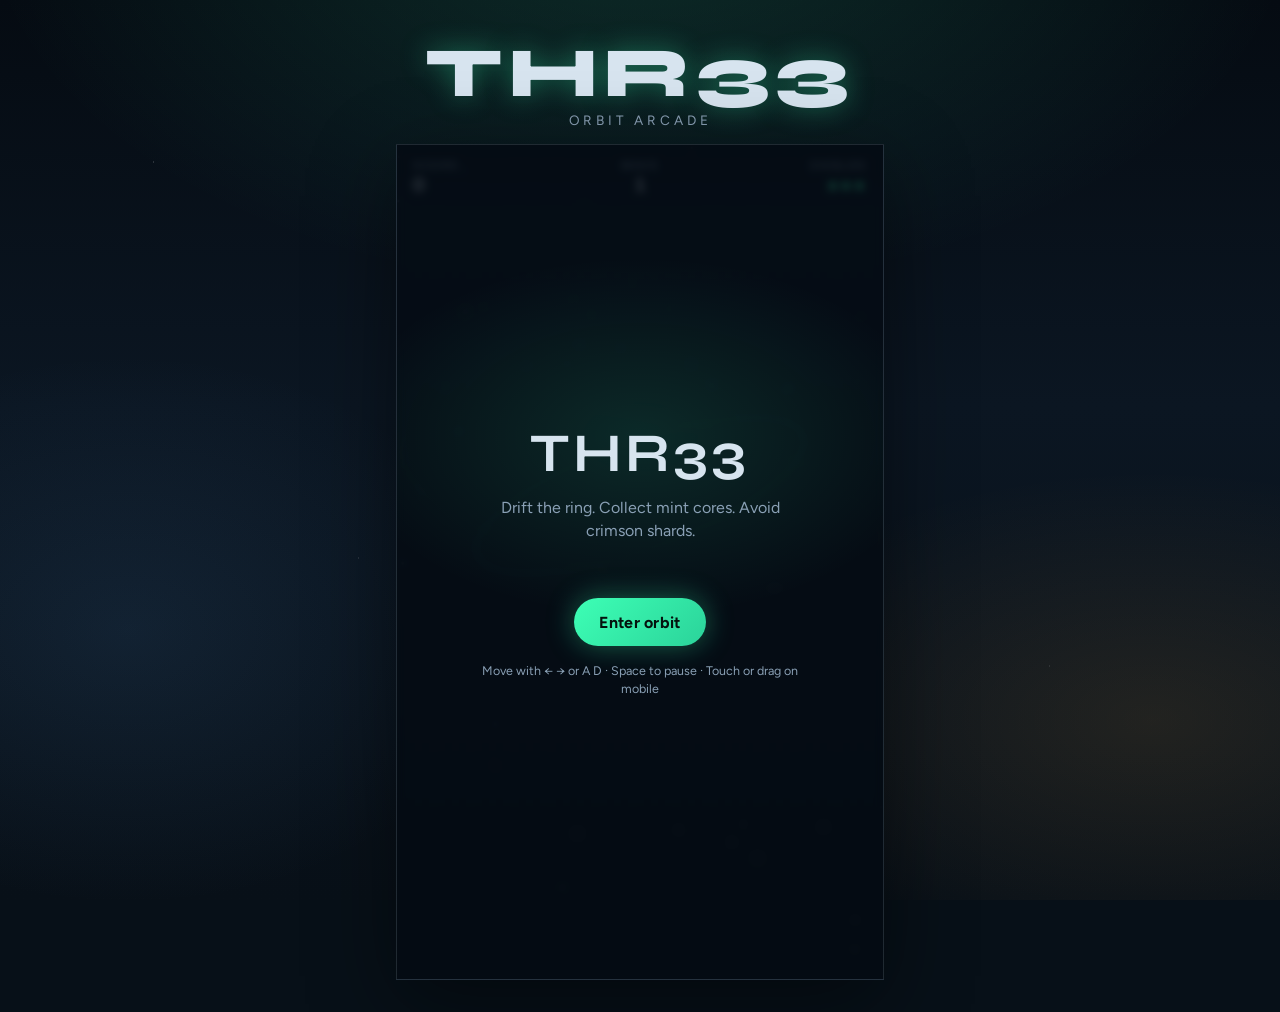
==== game/index.html @ 4f9c7914 "Add THR33 browser arcade game Introduce a self-contained orbit arcade game under game/ with canvas g" ====
<!DOCTYPE html>
<html lang="en">
  <head>
    <meta charset="UTF-8" />
    <meta name="viewport" content="width=device-width, initial-scale=1, viewport-fit=cover" />
    <title>THR33 — Orbit Arcade</title>
    <meta name="description" content="THR33 is a fast orbit arcade game. Weave, collect, and survive." />
    <link rel="preconnect" href="https://fonts.googleapis.com" />
    <link rel="preconnect" href="https://fonts.gstatic.com" crossorigin />
    <link
      href="https://fonts.googleapis.com/css2?family=Figtree:wght@400;600;700&family=Syne:wght@700;800&display=swap"
      rel="stylesheet"
    />
    <link rel="stylesheet" href="styles.css" />
  </head>
  <body>
    <div class="atmosphere" aria-hidden="true"></div>
    <main class="shell">
      <header class="brand">
        <p class="brand__mark">THR33</p>
        <p class="brand__tag">orbit arcade</p>
      </header>

      <section class="stage" aria-label="THR33 game stage">
        <canvas id="game" width="420" height="720" role="img" aria-label="Game canvas"></canvas>

        <div id="hud" class="hud" hidden>
          <div class="hud__block">
            <span class="hud__label">Score</span>
            <span id="score">0</span>
          </div>
          <div class="hud__block hud__block--center">
            <span class="hud__label">Wave</span>
            <span id="wave">1</span>
          </div>
          <div class="hud__block hud__block--right">
            <span class="hud__label">Shields</span>
            <span id="shields" class="shields" aria-live="polite">●●●</span>
          </div>
        </div>

        <div id="overlay" class="overlay">
          <div class="overlay__panel">
            <h1 id="title">THR33</h1>
            <p id="subtitle" class="overlay__copy">
              Drift the ring. Collect mint cores. Avoid crimson shards.
            </p>
            <p id="best" class="overlay__best"></p>
            <button id="start" type="button" class="cta">Enter orbit</button>
            <p class="overlay__hint">
              Move with ← → or A D · Space to pause · Touch or drag on mobile
            </p>
          </div>
        </div>
      </section>
    </main>
    <script src="game.js"></script>
  </body>
</html>
---- game/styles.css ----
:root {
  --ink: #071018;
  --ink-2: #0e1a27;
  --mist: #d7e4ef;
  --mute: #8aa0b5;
  --mint: #3dffb5;
  --mint-dim: #1f9f74;
  --amber: #ffb347;
  --crimson: #ff4d6d;
  --line: rgba(215, 228, 239, 0.12);
  --glow-mint: 0 0 28px rgba(61, 255, 181, 0.35);
  --font-display: "Syne", sans-serif;
  --font-body: "Figtree", sans-serif;
}

*,
*::before,
*::after {
  box-sizing: border-box;
}

html,
body {
  margin: 0;
  min-height: 100%;
}

body {
  min-height: 100vh;
  color: var(--mist);
  font-family: var(--font-body);
  background: var(--ink);
  overflow-x: hidden;
}

.atmosphere {
  position: fixed;
  inset: 0;
  z-index: -1;
  background:
    radial-gradient(1200px 700px at 50% -10%, rgba(61, 255, 181, 0.14), transparent 55%),
    radial-gradient(900px 500px at 90% 80%, rgba(255, 179, 71, 0.1), transparent 50%),
    radial-gradient(700px 500px at 10% 70%, rgba(80, 140, 200, 0.12), transparent 55%),
    linear-gradient(180deg, #050b12 0%, #0b1622 45%, #081018 100%);
}

.atmosphere::after {
  content: "";
  position: absolute;
  inset: 0;
  background-image:
    radial-gradient(1px 1px at 12% 18%, rgba(255, 255, 255, 0.55), transparent),
    radial-gradient(1px 1px at 28% 62%, rgba(255, 255, 255, 0.4), transparent),
    radial-gradient(1.5px 1.5px at 66% 28%, rgba(255, 255, 255, 0.5), transparent),
    radial-gradient(1px 1px at 82% 74%, rgba(255, 255, 255, 0.35), transparent),
    radial-gradient(1px 1px at 48% 86%, rgba(255, 255, 255, 0.3), transparent);
  opacity: 0.55;
  animation: drift 18s linear infinite;
}

@keyframes drift {
  from {
    transform: translateY(0);
  }
  to {
    transform: translateY(-40px);
  }
}

.shell {
  width: min(100%, 520px);
  margin: 0 auto;
  padding: clamp(1.25rem, 4vw, 2.5rem) 1rem 2rem;
}

.brand {
  text-align: center;
  margin-bottom: 1rem;
  animation: rise 0.8s ease-out both;
}

.brand__mark {
  margin: 0;
  font-family: var(--font-display);
  font-weight: 800;
  font-size: clamp(2.8rem, 10vw, 4.4rem);
  letter-spacing: 0.08em;
  line-height: 0.95;
  color: var(--mist);
  text-shadow: var(--glow-mint);
}

.brand__tag {
  margin: 0.35rem 0 0;
  font-size: 0.85rem;
  letter-spacing: 0.28em;
  text-transform: uppercase;
  color: var(--mute);
}

.stage {
  position: relative;
  border: 1px solid var(--line);
  background:
    linear-gradient(180deg, rgba(14, 26, 39, 0.9), rgba(7, 16, 24, 0.96));
  box-shadow:
    0 24px 80px rgba(0, 0, 0, 0.45),
    inset 0 1px 0 rgba(255, 255, 255, 0.04);
  overflow: hidden;
  animation: rise 0.9s 0.08s ease-out both;
}

#game {
  display: block;
  width: 100%;
  height: auto;
  vertical-align: middle;
  touch-action: none;
  cursor: none;
}

.hud {
  position: absolute;
  top: 0;
  left: 0;
  right: 0;
  display: grid;
  grid-template-columns: 1fr 1fr 1fr;
  gap: 0.5rem;
  padding: 0.85rem 1rem;
  pointer-events: none;
  font-variant-numeric: tabular-nums;
  background: linear-gradient(180deg, rgba(7, 16, 24, 0.72), transparent);
}

.hud__block {
  display: flex;
  flex-direction: column;
  gap: 0.15rem;
  font-size: 1.15rem;
  font-weight: 700;
}

.hud__block--center {
  text-align: center;
}

.hud__block--right {
  text-align: right;
}

.hud__label {
  font-size: 0.68rem;
  font-weight: 600;
  letter-spacing: 0.16em;
  text-transform: uppercase;
  color: var(--mute);
}

.shields {
  color: var(--mint);
  letter-spacing: 0.12em;
}

.overlay {
  position: absolute;
  inset: 0;
  display: grid;
  place-items: center;
  padding: 1.5rem;
  background:
    radial-gradient(500px 300px at 50% 35%, rgba(61, 255, 181, 0.12), transparent 60%),
    rgba(5, 11, 18, 0.78);
  backdrop-filter: blur(4px);
  animation: fade-in 0.35s ease-out;
}

.overlay[hidden] {
  display: none;
}

.overlay__panel {
  width: min(100%, 320px);
  text-align: center;
}

.overlay h1 {
  margin: 0;
  font-family: var(--font-display);
  font-size: clamp(2.4rem, 9vw, 3.4rem);
  letter-spacing: 0.06em;
  line-height: 1;
}

.overlay__copy {
  margin: 0.9rem 0 0;
  color: var(--mute);
  line-height: 1.45;
  font-size: 1rem;
}

.overlay__best {
  min-height: 1.4rem;
  margin: 0.75rem 0 0;
  color: var(--amber);
  font-weight: 700;
}

.cta {
  appearance: none;
  margin-top: 1.35rem;
  border: 0;
  border-radius: 999px;
  padding: 0.9rem 1.6rem;
  background: linear-gradient(135deg, var(--mint), #2bd39a);
  color: #04130e;
  font-family: var(--font-body);
  font-size: 1rem;
  font-weight: 700;
  letter-spacing: 0.02em;
  cursor: pointer;
  box-shadow: var(--glow-mint);
  transition: transform 0.18s ease, filter 0.18s ease;
}

.cta:hover {
  transform: translateY(-2px);
  filter: brightness(1.05);
}

.cta:active {
  transform: translateY(0);
}

.cta:focus-visible {
  outline: 2px solid var(--amber);
  outline-offset: 3px;
}

.overlay__hint {
  margin: 1rem 0 0;
  color: var(--mute);
  font-size: 0.78rem;
  line-height: 1.4;
}

@keyframes rise {
  from {
    opacity: 0;
    transform: translateY(14px);
  }
  to {
    opacity: 1;
    transform: translateY(0);
  }
}

@keyframes fade-in {
  from {
    opacity: 0;
  }
  to {
    opacity: 1;
  }
}

@media (max-width: 480px) {
  .shell {
    padding-top: 1rem;
  }

  .brand__mark {
    font-size: 2.6rem;
  }

  .overlay__hint {
    font-size: 0.72rem;
  }
}

@media (prefers-reduced-motion: reduce) {
  .atmosphere::after,
  .brand,
  .stage,
  .overlay {
    animation: none;
  }

  .cta {
    transition: none;
  }
}
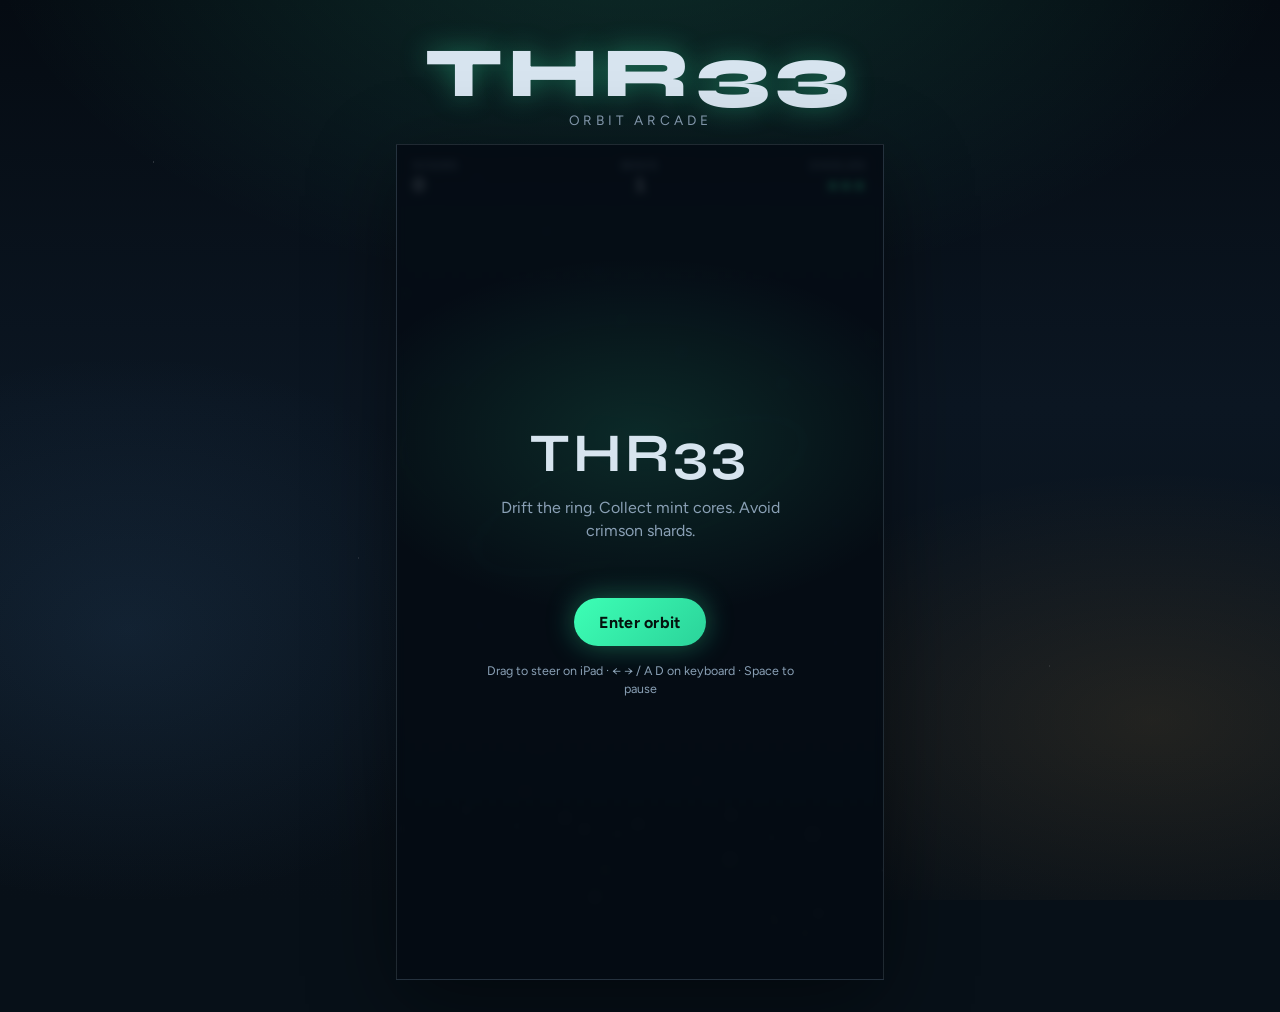
==== commit db26ce20: "Add single-file THR33 page for iPad Safari Bundle CSS and JS into play.html so the game can open via" ====
--- a/game/index.html
+++ b/game/index.html
@@ -48,7 +48,7 @@
             <p id="best" class="overlay__best"></p>
             <button id="start" type="button" class="cta">Enter orbit</button>
             <p class="overlay__hint">
-              Move with ← → or A D · Space to pause · Touch or drag on mobile
+              Drag to steer on iPad · ← → / A D on keyboard · Space to pause
             </p>
           </div>
         </div>
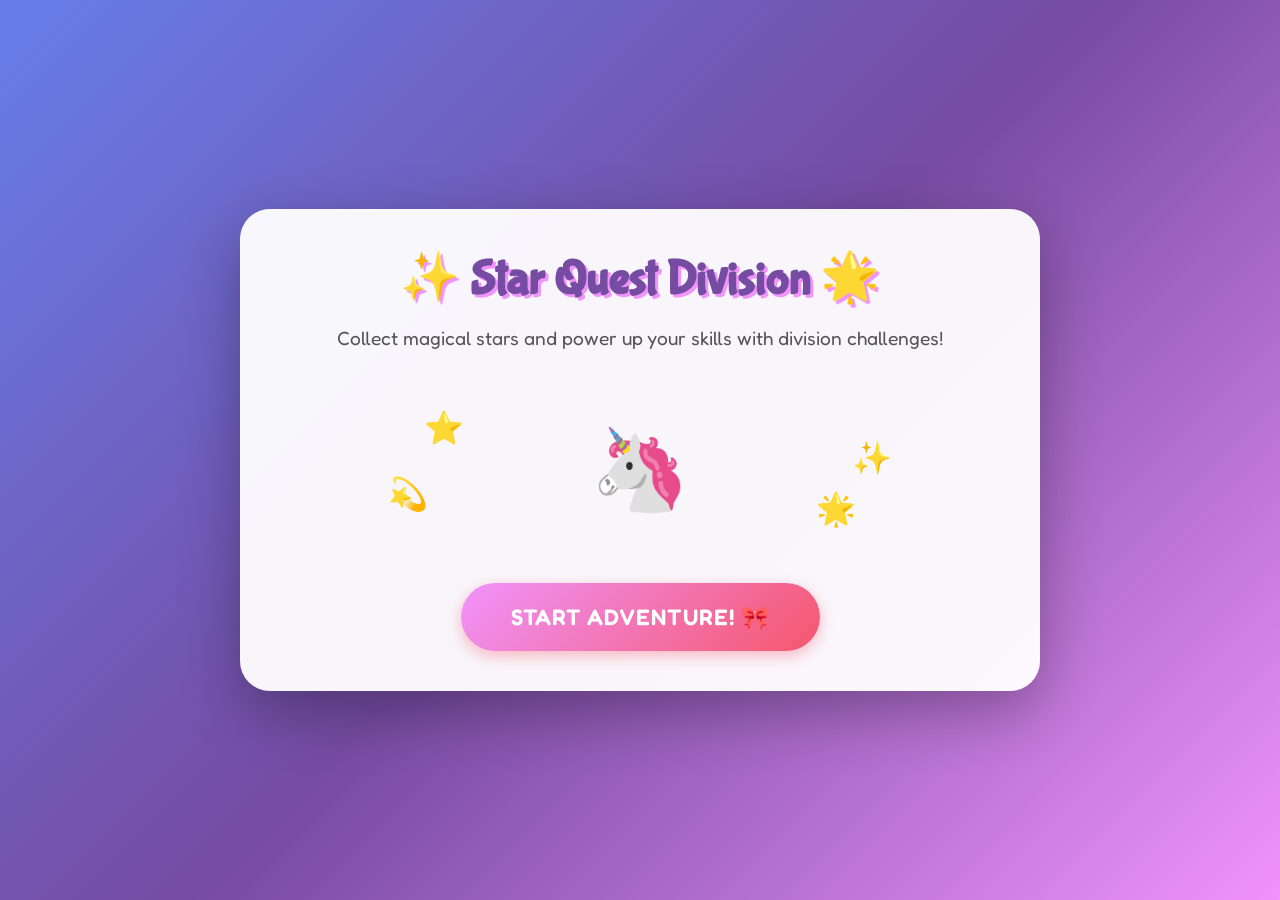
==== commit 448cb578: "Create Star Quest Division - a fun math game for 4th graders - Built colorful, engaging division gam" ====
--- a/game/index.html
+++ b/game/index.html
@@ -1,59 +1,109 @@
 <!DOCTYPE html>
 <html lang="en">
-  <head>
-    <meta charset="UTF-8" />
-    <meta name="viewport" content="width=device-width, initial-scale=1, viewport-fit=cover" />
-    <title>THR33 — Orbit Arcade</title>
-    <meta name="description" content="THR33 is a fast orbit arcade game. Weave, collect, and survive." />
-    <link rel="preconnect" href="https://fonts.googleapis.com" />
-    <link rel="preconnect" href="https://fonts.gstatic.com" crossorigin />
-    <link
-      href="https://fonts.googleapis.com/css2?family=Figtree:wght@400;600;700&family=Syne:wght@700;800&display=swap"
-      rel="stylesheet"
-    />
-    <link rel="stylesheet" href="styles.css" />
-  </head>
-  <body>
-    <div class="atmosphere" aria-hidden="true"></div>
-    <main class="shell">
-      <header class="brand">
-        <p class="brand__mark">THR33</p>
-        <p class="brand__tag">orbit arcade</p>
-      </header>
-
-      <section class="stage" aria-label="THR33 game stage">
-        <canvas id="game" width="420" height="720" role="img" aria-label="Game canvas"></canvas>
-
-        <div id="hud" class="hud" hidden>
-          <div class="hud__block">
-            <span class="hud__label">Score</span>
-            <span id="score">0</span>
-          </div>
-          <div class="hud__block hud__block--center">
-            <span class="hud__label">Wave</span>
-            <span id="wave">1</span>
-          </div>
-          <div class="hud__block hud__block--right">
-            <span class="hud__label">Shields</span>
-            <span id="shields" class="shields" aria-live="polite">●●●</span>
-          </div>
+<head>
+    <meta charset="UTF-8">
+    <meta name="viewport" content="width=device-width, initial-scale=1.0">
+    <title>✨ Star Quest Division 🌟</title>
+    <link rel="stylesheet" href="styles.css">
+    <link rel="preconnect" href="https://fonts.googleapis.com">
+    <link rel="preconnect" href="https://fonts.gstatic.com" crossorigin>
+    <link href="https://fonts.googleapis.com/css2?family=Fredoka:wght@400;500;600;700&family=Bubblegum+Sans&display=swap" rel="stylesheet">
+</head>
+<body>
+    <div class="sparkles"></div>
+    
+    <div class="game-container">
+        <!-- Start Screen -->
+        <div id="startScreen" class="screen active">
+            <div class="title-box">
+                <h1 class="game-title">✨ Star Quest Division 🌟</h1>
+                <p class="subtitle">Collect magical stars and power up your skills with division challenges!</p>
+            </div>
+            <div class="unicorn-animation">
+                <div class="unicorn">🦄</div>
+                <div class="floating-stars">
+                    <span class="star">⭐</span>
+                    <span class="star">✨</span>
+                    <span class="star">💫</span>
+                    <span class="star">🌟</span>
+                </div>
+            </div>
+            <button id="startBtn" class="btn btn-large">Start Adventure! 🎀</button>
         </div>
 
-        <div id="overlay" class="overlay">
-          <div class="overlay__panel">
-            <h1 id="title">THR33</h1>
-            <p id="subtitle" class="overlay__copy">
-              Drift the ring. Collect mint cores. Avoid crimson shards.
-            </p>
-            <p id="best" class="overlay__best"></p>
-            <button id="start" type="button" class="cta">Enter orbit</button>
-            <p class="overlay__hint">
-              Drag to steer on iPad · ← → / A D on keyboard · Space to pause
-            </p>
-          </div>
+        <!-- Game Screen -->
+        <div id="gameScreen" class="screen">
+            <div class="header">
+                <div class="score-container">
+                    <div class="score-item">
+                        <span class="label">⭐ Stars:</span>
+                        <span id="score" class="value">0</span>
+                    </div>
+                    <div class="score-item">
+                        <span class="label">🎯 Level:</span>
+                        <span id="level" class="value">1</span>
+                    </div>
+                    <div class="score-item">
+                        <span class="label">🔥 Streak:</span>
+                        <span id="streak" class="value">0</span>
+                    </div>
+                </div>
+            </div>
+
+            <div class="game-content">
+                <div class="unicorn-character">
+                    <div class="unicorn-large">🦄</div>
+                    <div class="speech-bubble" id="speechBubble">Let's solve some problems!</div>
+                </div>
+
+                <div class="question-card">
+                    <div class="question-header">✨ Division Problem ✨</div>
+                    <div id="question" class="question-text">12 ÷ 3 = ?</div>
+                    
+                    <div class="answer-buttons" id="answerButtons">
+                        <button class="answer-btn" data-answer="0">4</button>
+                        <button class="answer-btn" data-answer="1">6</button>
+                        <button class="answer-btn" data-answer="2">8</button>
+                        <button class="answer-btn" data-answer="3">3</button>
+                    </div>
+                </div>
+
+                <div class="progress-bar-container">
+                    <div class="progress-label">Problems in this level: <span id="problemsCompleted">0</span>/5</div>
+                    <div class="progress-bar">
+                        <div id="progressFill" class="progress-fill"></div>
+                    </div>
+                </div>
+            </div>
         </div>
-      </section>
-    </main>
+
+        <!-- Level Complete Screen -->
+        <div id="levelCompleteScreen" class="screen">
+            <div class="celebration">
+                <h2 class="celebration-title">🎉 Level Complete! 🎉</h2>
+                <div class="stars-earned">
+                    <div class="big-star">⭐</div>
+                    <div class="big-star">⭐</div>
+                    <div class="big-star">⭐</div>
+                </div>
+                <p class="celebration-message" id="levelMessage">Amazing work!</p>
+                <div class="stats">
+                    <div class="stat-item">
+                        <span class="stat-label">Total Stars:</span>
+                        <span id="totalStars" class="stat-value">0</span>
+                    </div>
+                    <div class="stat-item">
+                        <span class="stat-label">Current Streak:</span>
+                        <span id="currentStreak" class="stat-value">0</span>
+                    </div>
+                </div>
+                <button id="nextLevelBtn" class="btn btn-large">Next Level! 💖</button>
+            </div>
+        </div>
+    </div>
+
+    <div class="floating-particles" id="particles"></div>
+    
     <script src="game.js"></script>
-  </body>
+</body>
 </html>
--- a/game/styles.css
+++ b/game/styles.css
@@ -1,292 +1,485 @@
-:root {
-  --ink: #071018;
-  --ink-2: #0e1a27;
-  --mist: #d7e4ef;
-  --mute: #8aa0b5;
-  --mint: #3dffb5;
-  --mint-dim: #1f9f74;
-  --amber: #ffb347;
-  --crimson: #ff4d6d;
-  --line: rgba(215, 228, 239, 0.12);
-  --glow-mint: 0 0 28px rgba(61, 255, 181, 0.35);
-  --font-display: "Syne", sans-serif;
-  --font-body: "Figtree", sans-serif;
-}
-
-*,
-*::before,
-*::after {
-  box-sizing: border-box;
-}
-
-html,
+* {
+    margin: 0;
+    padding: 0;
+    box-sizing: border-box;
+}
+
 body {
-  margin: 0;
-  min-height: 100%;
-}
-
-body {
-  min-height: 100vh;
-  color: var(--mist);
-  font-family: var(--font-body);
-  background: var(--ink);
-  overflow-x: hidden;
-}
-
-.atmosphere {
-  position: fixed;
-  inset: 0;
-  z-index: -1;
-  background:
-    radial-gradient(1200px 700px at 50% -10%, rgba(61, 255, 181, 0.14), transparent 55%),
-    radial-gradient(900px 500px at 90% 80%, rgba(255, 179, 71, 0.1), transparent 50%),
-    radial-gradient(700px 500px at 10% 70%, rgba(80, 140, 200, 0.12), transparent 55%),
-    linear-gradient(180deg, #050b12 0%, #0b1622 45%, #081018 100%);
-}
-
-.atmosphere::after {
-  content: "";
-  position: absolute;
-  inset: 0;
-  background-image:
-    radial-gradient(1px 1px at 12% 18%, rgba(255, 255, 255, 0.55), transparent),
-    radial-gradient(1px 1px at 28% 62%, rgba(255, 255, 255, 0.4), transparent),
-    radial-gradient(1.5px 1.5px at 66% 28%, rgba(255, 255, 255, 0.5), transparent),
-    radial-gradient(1px 1px at 82% 74%, rgba(255, 255, 255, 0.35), transparent),
-    radial-gradient(1px 1px at 48% 86%, rgba(255, 255, 255, 0.3), transparent);
-  opacity: 0.55;
-  animation: drift 18s linear infinite;
-}
-
-@keyframes drift {
-  from {
-    transform: translateY(0);
-  }
-  to {
-    transform: translateY(-40px);
-  }
-}
-
-.shell {
-  width: min(100%, 520px);
-  margin: 0 auto;
-  padding: clamp(1.25rem, 4vw, 2.5rem) 1rem 2rem;
-}
-
-.brand {
-  text-align: center;
-  margin-bottom: 1rem;
-  animation: rise 0.8s ease-out both;
-}
-
-.brand__mark {
-  margin: 0;
-  font-family: var(--font-display);
-  font-weight: 800;
-  font-size: clamp(2.8rem, 10vw, 4.4rem);
-  letter-spacing: 0.08em;
-  line-height: 0.95;
-  color: var(--mist);
-  text-shadow: var(--glow-mint);
-}
-
-.brand__tag {
-  margin: 0.35rem 0 0;
-  font-size: 0.85rem;
-  letter-spacing: 0.28em;
-  text-transform: uppercase;
-  color: var(--mute);
-}
-
-.stage {
-  position: relative;
-  border: 1px solid var(--line);
-  background:
-    linear-gradient(180deg, rgba(14, 26, 39, 0.9), rgba(7, 16, 24, 0.96));
-  box-shadow:
-    0 24px 80px rgba(0, 0, 0, 0.45),
-    inset 0 1px 0 rgba(255, 255, 255, 0.04);
-  overflow: hidden;
-  animation: rise 0.9s 0.08s ease-out both;
-}
-
-#game {
-  display: block;
-  width: 100%;
-  height: auto;
-  vertical-align: middle;
-  touch-action: none;
-  cursor: none;
-}
-
-.hud {
-  position: absolute;
-  top: 0;
-  left: 0;
-  right: 0;
-  display: grid;
-  grid-template-columns: 1fr 1fr 1fr;
-  gap: 0.5rem;
-  padding: 0.85rem 1rem;
-  pointer-events: none;
-  font-variant-numeric: tabular-nums;
-  background: linear-gradient(180deg, rgba(7, 16, 24, 0.72), transparent);
-}
-
-.hud__block {
-  display: flex;
-  flex-direction: column;
-  gap: 0.15rem;
-  font-size: 1.15rem;
-  font-weight: 700;
-}
-
-.hud__block--center {
-  text-align: center;
-}
-
-.hud__block--right {
-  text-align: right;
-}
-
-.hud__label {
-  font-size: 0.68rem;
-  font-weight: 600;
-  letter-spacing: 0.16em;
-  text-transform: uppercase;
-  color: var(--mute);
-}
-
-.shields {
-  color: var(--mint);
-  letter-spacing: 0.12em;
-}
-
-.overlay {
-  position: absolute;
-  inset: 0;
-  display: grid;
-  place-items: center;
-  padding: 1.5rem;
-  background:
-    radial-gradient(500px 300px at 50% 35%, rgba(61, 255, 181, 0.12), transparent 60%),
-    rgba(5, 11, 18, 0.78);
-  backdrop-filter: blur(4px);
-  animation: fade-in 0.35s ease-out;
-}
-
-.overlay[hidden] {
-  display: none;
-}
-
-.overlay__panel {
-  width: min(100%, 320px);
-  text-align: center;
-}
-
-.overlay h1 {
-  margin: 0;
-  font-family: var(--font-display);
-  font-size: clamp(2.4rem, 9vw, 3.4rem);
-  letter-spacing: 0.06em;
-  line-height: 1;
-}
-
-.overlay__copy {
-  margin: 0.9rem 0 0;
-  color: var(--mute);
-  line-height: 1.45;
-  font-size: 1rem;
-}
-
-.overlay__best {
-  min-height: 1.4rem;
-  margin: 0.75rem 0 0;
-  color: var(--amber);
-  font-weight: 700;
-}
-
-.cta {
-  appearance: none;
-  margin-top: 1.35rem;
-  border: 0;
-  border-radius: 999px;
-  padding: 0.9rem 1.6rem;
-  background: linear-gradient(135deg, var(--mint), #2bd39a);
-  color: #04130e;
-  font-family: var(--font-body);
-  font-size: 1rem;
-  font-weight: 700;
-  letter-spacing: 0.02em;
-  cursor: pointer;
-  box-shadow: var(--glow-mint);
-  transition: transform 0.18s ease, filter 0.18s ease;
-}
-
-.cta:hover {
-  transform: translateY(-2px);
-  filter: brightness(1.05);
-}
-
-.cta:active {
-  transform: translateY(0);
-}
-
-.cta:focus-visible {
-  outline: 2px solid var(--amber);
-  outline-offset: 3px;
-}
-
-.overlay__hint {
-  margin: 1rem 0 0;
-  color: var(--mute);
-  font-size: 0.78rem;
-  line-height: 1.4;
-}
-
-@keyframes rise {
-  from {
-    opacity: 0;
-    transform: translateY(14px);
-  }
-  to {
-    opacity: 1;
-    transform: translateY(0);
-  }
-}
-
-@keyframes fade-in {
-  from {
-    opacity: 0;
-  }
-  to {
-    opacity: 1;
-  }
-}
-
-@media (max-width: 480px) {
-  .shell {
-    padding-top: 1rem;
-  }
-
-  .brand__mark {
-    font-size: 2.6rem;
-  }
-
-  .overlay__hint {
-    font-size: 0.72rem;
-  }
-}
-
-@media (prefers-reduced-motion: reduce) {
-  .atmosphere::after,
-  .brand,
-  .stage,
-  .overlay {
-    animation: none;
-  }
-
-  .cta {
-    transition: none;
-  }
-}
+    font-family: 'Fredoka', sans-serif;
+    background: linear-gradient(135deg, #667eea 0%, #764ba2 50%, #f093fb 100%);
+    min-height: 100vh;
+    display: flex;
+    justify-content: center;
+    align-items: center;
+    overflow: hidden;
+    position: relative;
+}
+
+/* Sparkle Background Effect */
+.sparkles {
+    position: fixed;
+    top: 0;
+    left: 0;
+    width: 100%;
+    height: 100%;
+    pointer-events: none;
+    background-image: 
+        radial-gradient(2px 2px at 20% 30%, white, transparent),
+        radial-gradient(2px 2px at 60% 70%, white, transparent),
+        radial-gradient(1px 1px at 50% 50%, white, transparent),
+        radial-gradient(1px 1px at 80% 10%, white, transparent),
+        radial-gradient(2px 2px at 90% 60%, white, transparent),
+        radial-gradient(1px 1px at 33% 80%, white, transparent),
+        radial-gradient(1px 1px at 15% 90%, white, transparent);
+    background-size: 200% 200%;
+    animation: sparkle 8s ease-in-out infinite;
+    opacity: 0.6;
+}
+
+@keyframes sparkle {
+    0%, 100% { opacity: 0.6; }
+    50% { opacity: 1; }
+}
+
+/* Main Container */
+.game-container {
+    width: 90%;
+    max-width: 800px;
+    background: rgba(255, 255, 255, 0.95);
+    border-radius: 30px;
+    box-shadow: 0 20px 60px rgba(0, 0, 0, 0.3);
+    padding: 40px;
+    position: relative;
+    z-index: 1;
+}
+
+/* Screens */
+.screen {
+    display: none;
+    animation: fadeIn 0.5s ease;
+}
+
+.screen.active {
+    display: block;
+}
+
+@keyframes fadeIn {
+    from { opacity: 0; transform: scale(0.95); }
+    to { opacity: 1; transform: scale(1); }
+}
+
+/* Start Screen */
+.title-box {
+    text-align: center;
+    margin-bottom: 30px;
+}
+
+.game-title {
+    font-family: 'Bubblegum Sans', cursive;
+    font-size: 3rem;
+    color: #764ba2;
+    text-shadow: 3px 3px 0 #f093fb;
+    margin-bottom: 15px;
+    animation: bounce 2s ease-in-out infinite;
+}
+
+@keyframes bounce {
+    0%, 100% { transform: translateY(0); }
+    50% { transform: translateY(-10px); }
+}
+
+.subtitle {
+    font-size: 1.2rem;
+    color: #555;
+    line-height: 1.6;
+}
+
+.unicorn-animation {
+    display: flex;
+    justify-content: center;
+    align-items: center;
+    position: relative;
+    height: 150px;
+    margin: 40px 0;
+}
+
+.unicorn {
+    font-size: 5rem;
+    animation: float 3s ease-in-out infinite;
+}
+
+@keyframes float {
+    0%, 100% { transform: translateY(0) rotate(-5deg); }
+    50% { transform: translateY(-20px) rotate(5deg); }
+}
+
+.floating-stars {
+    position: absolute;
+    width: 100%;
+    height: 100%;
+    top: 0;
+    left: 0;
+}
+
+.star {
+    position: absolute;
+    font-size: 2rem;
+    animation: twinkle 2s ease-in-out infinite;
+}
+
+.star:nth-child(1) {
+    top: 10%;
+    left: 20%;
+    animation-delay: 0s;
+}
+
+.star:nth-child(2) {
+    top: 30%;
+    right: 15%;
+    animation-delay: 0.5s;
+}
+
+.star:nth-child(3) {
+    bottom: 20%;
+    left: 15%;
+    animation-delay: 1s;
+}
+
+.star:nth-child(4) {
+    bottom: 10%;
+    right: 20%;
+    animation-delay: 1.5s;
+}
+
+@keyframes twinkle {
+    0%, 100% { transform: scale(1) rotate(0deg); opacity: 1; }
+    50% { transform: scale(1.3) rotate(180deg); opacity: 0.6; }
+}
+
+/* Buttons */
+.btn {
+    font-family: 'Fredoka', sans-serif;
+    font-size: 1.2rem;
+    font-weight: 600;
+    padding: 15px 40px;
+    border: none;
+    border-radius: 50px;
+    background: linear-gradient(135deg, #f093fb 0%, #f5576c 100%);
+    color: white;
+    cursor: pointer;
+    transition: all 0.3s ease;
+    box-shadow: 0 5px 15px rgba(245, 87, 108, 0.4);
+    text-transform: uppercase;
+    letter-spacing: 1px;
+}
+
+.btn:hover {
+    transform: translateY(-3px);
+    box-shadow: 0 8px 20px rgba(245, 87, 108, 0.6);
+}
+
+.btn:active {
+    transform: translateY(-1px);
+}
+
+.btn-large {
+    display: block;
+    margin: 0 auto;
+    font-size: 1.4rem;
+    padding: 20px 50px;
+}
+
+/* Game Screen */
+.header {
+    margin-bottom: 30px;
+}
+
+.score-container {
+    display: flex;
+    justify-content: space-around;
+    background: linear-gradient(135deg, #667eea 0%, #764ba2 100%);
+    padding: 20px;
+    border-radius: 20px;
+    color: white;
+}
+
+.score-item {
+    display: flex;
+    flex-direction: column;
+    align-items: center;
+    gap: 5px;
+}
+
+.label {
+    font-size: 0.9rem;
+    opacity: 0.9;
+}
+
+.value {
+    font-size: 1.8rem;
+    font-weight: 700;
+}
+
+.game-content {
+    display: flex;
+    flex-direction: column;
+    gap: 30px;
+}
+
+.unicorn-character {
+    display: flex;
+    flex-direction: column;
+    align-items: center;
+    gap: 15px;
+}
+
+.unicorn-large {
+    font-size: 4rem;
+    animation: float 2s ease-in-out infinite;
+}
+
+.speech-bubble {
+    background: #f093fb;
+    color: white;
+    padding: 12px 20px;
+    border-radius: 20px;
+    font-size: 1.1rem;
+    font-weight: 500;
+    position: relative;
+    box-shadow: 0 4px 10px rgba(240, 147, 251, 0.3);
+}
+
+.speech-bubble::before {
+    content: '';
+    position: absolute;
+    top: -10px;
+    left: 50%;
+    transform: translateX(-50%);
+    width: 0;
+    height: 0;
+    border-left: 10px solid transparent;
+    border-right: 10px solid transparent;
+    border-bottom: 10px solid #f093fb;
+}
+
+/* Question Card */
+.question-card {
+    background: linear-gradient(135deg, #ffecd2 0%, #fcb69f 100%);
+    padding: 30px;
+    border-radius: 25px;
+    box-shadow: 0 10px 30px rgba(0, 0, 0, 0.1);
+}
+
+.question-header {
+    font-size: 1.3rem;
+    font-weight: 600;
+    color: #764ba2;
+    text-align: center;
+    margin-bottom: 20px;
+}
+
+.question-text {
+    font-family: 'Bubblegum Sans', cursive;
+    font-size: 2.5rem;
+    color: #333;
+    text-align: center;
+    margin-bottom: 30px;
+    font-weight: 600;
+}
+
+.answer-buttons {
+    display: grid;
+    grid-template-columns: 1fr 1fr;
+    gap: 15px;
+}
+
+.answer-btn {
+    font-family: 'Fredoka', sans-serif;
+    font-size: 1.8rem;
+    font-weight: 600;
+    padding: 20px;
+    border: 3px solid #764ba2;
+    border-radius: 20px;
+    background: white;
+    color: #764ba2;
+    cursor: pointer;
+    transition: all 0.3s ease;
+    box-shadow: 0 5px 15px rgba(0, 0, 0, 0.1);
+}
+
+.answer-btn:hover {
+    background: #f093fb;
+    color: white;
+    border-color: #f093fb;
+    transform: scale(1.05);
+}
+
+.answer-btn.correct {
+    background: #4caf50;
+    color: white;
+    border-color: #4caf50;
+    animation: pulse 0.5s ease;
+}
+
+.answer-btn.incorrect {
+    background: #f44336;
+    color: white;
+    border-color: #f44336;
+    animation: shake 0.5s ease;
+}
+
+@keyframes pulse {
+    0%, 100% { transform: scale(1); }
+    50% { transform: scale(1.1); }
+}
+
+@keyframes shake {
+    0%, 100% { transform: translateX(0); }
+    25% { transform: translateX(-10px); }
+    75% { transform: translateX(10px); }
+}
+
+/* Progress Bar */
+.progress-bar-container {
+    margin-top: 20px;
+}
+
+.progress-label {
+    font-size: 1rem;
+    color: #555;
+    margin-bottom: 10px;
+    text-align: center;
+    font-weight: 600;
+}
+
+.progress-bar {
+    width: 100%;
+    height: 25px;
+    background: #e0e0e0;
+    border-radius: 15px;
+    overflow: hidden;
+    box-shadow: inset 0 2px 5px rgba(0, 0, 0, 0.1);
+}
+
+.progress-fill {
+    height: 100%;
+    background: linear-gradient(90deg, #667eea 0%, #764ba2 50%, #f093fb 100%);
+    border-radius: 15px;
+    transition: width 0.5s ease;
+    width: 0%;
+}
+
+/* Level Complete Screen */
+.celebration {
+    text-align: center;
+}
+
+.celebration-title {
+    font-family: 'Bubblegum Sans', cursive;
+    font-size: 2.5rem;
+    color: #764ba2;
+    margin-bottom: 30px;
+    animation: bounce 1s ease-in-out infinite;
+}
+
+.stars-earned {
+    display: flex;
+    justify-content: center;
+    gap: 20px;
+    margin: 30px 0;
+}
+
+.big-star {
+    font-size: 4rem;
+    animation: pop 0.6s ease forwards;
+}
+
+.big-star:nth-child(1) { animation-delay: 0.2s; }
+.big-star:nth-child(2) { animation-delay: 0.4s; }
+.big-star:nth-child(3) { animation-delay: 0.6s; }
+
+@keyframes pop {
+    0% { transform: scale(0); opacity: 0; }
+    50% { transform: scale(1.2); }
+    100% { transform: scale(1); opacity: 1; }
+}
+
+.celebration-message {
+    font-size: 1.5rem;
+    color: #555;
+    margin-bottom: 30px;
+    font-weight: 600;
+}
+
+.stats {
+    display: flex;
+    justify-content: center;
+    gap: 40px;
+    margin: 30px 0;
+}
+
+.stat-item {
+    display: flex;
+    flex-direction: column;
+    gap: 10px;
+}
+
+.stat-label {
+    font-size: 1rem;
+    color: #777;
+}
+
+.stat-value {
+    font-size: 2rem;
+    font-weight: 700;
+    color: #764ba2;
+}
+
+/* Floating Particles */
+.floating-particles {
+    position: fixed;
+    top: 0;
+    left: 0;
+    width: 100%;
+    height: 100%;
+    pointer-events: none;
+    z-index: 0;
+}
+
+/* Responsive Design */
+@media (max-width: 768px) {
+    .game-container {
+        padding: 20px;
+        width: 95%;
+    }
+
+    .game-title {
+        font-size: 2rem;
+    }
+
+    .subtitle {
+        font-size: 1rem;
+    }
+
+    .question-text {
+        font-size: 2rem;
+    }
+
+    .answer-buttons {
+        gap: 10px;
+    }
+
+    .answer-btn {
+        font-size: 1.5rem;
+        padding: 15px;
+    }
+
+    .value {
+        font-size: 1.4rem;
+    }
+
+    .stats {
+        flex-direction: column;
+        gap: 20px;
+    }
+}
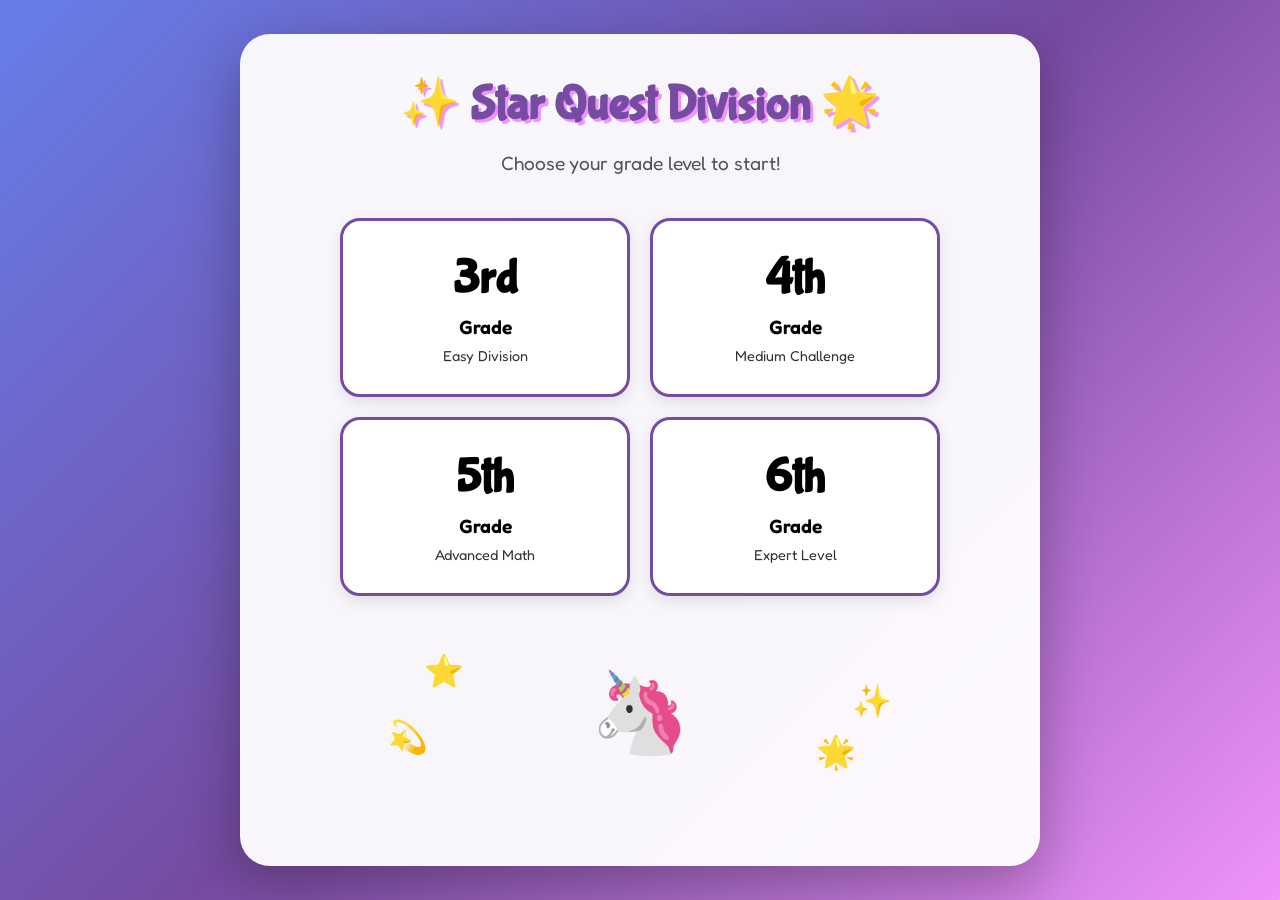
==== commit a731e37c: "Add grade selection (3rd-6th) and bonus challenge mode - Grade selection screen with 4 difficulty le" ====
--- a/game/index.html
+++ b/game/index.html
@@ -13,11 +13,53 @@
     <div class="sparkles"></div>
     
     <div class="game-container">
+        <!-- Grade Selection Screen -->
+        <div id="gradeScreen" class="screen active">
+            <div class="title-box">
+                <h1 class="game-title">✨ Star Quest Division 🌟</h1>
+                <p class="subtitle">Choose your grade level to start!</p>
+            </div>
+            
+            <div class="grade-selection">
+                <button class="grade-btn" data-grade="3">
+                    <span class="grade-number">3rd</span>
+                    <span class="grade-label">Grade</span>
+                    <span class="grade-info">Easy Division</span>
+                </button>
+                <button class="grade-btn" data-grade="4">
+                    <span class="grade-number">4th</span>
+                    <span class="grade-label">Grade</span>
+                    <span class="grade-info">Medium Challenge</span>
+                </button>
+                <button class="grade-btn" data-grade="5">
+                    <span class="grade-number">5th</span>
+                    <span class="grade-label">Grade</span>
+                    <span class="grade-info">Advanced Math</span>
+                </button>
+                <button class="grade-btn" data-grade="6">
+                    <span class="grade-number">6th</span>
+                    <span class="grade-label">Grade</span>
+                    <span class="grade-info">Expert Level</span>
+                </button>
+            </div>
+
+            <div class="unicorn-animation">
+                <div class="unicorn">🦄</div>
+                <div class="floating-stars">
+                    <span class="star">⭐</span>
+                    <span class="star">✨</span>
+                    <span class="star">💫</span>
+                    <span class="star">🌟</span>
+                </div>
+            </div>
+        </div>
+
         <!-- Start Screen -->
-        <div id="startScreen" class="screen active">
+        <div id="startScreen" class="screen">
             <div class="title-box">
                 <h1 class="game-title">✨ Star Quest Division 🌟</h1>
                 <p class="subtitle">Collect magical stars and power up your skills with division challenges!</p>
+                <p class="grade-selected">Selected: <span id="selectedGrade">4th</span> Grade</p>
             </div>
             <div class="unicorn-animation">
                 <div class="unicorn">🦄</div>
@@ -29,6 +71,7 @@
                 </div>
             </div>
             <button id="startBtn" class="btn btn-large">Start Adventure! 🎀</button>
+            <button id="changeGradeBtn" class="btn-secondary">Change Grade</button>
         </div>
 
         <!-- Game Screen -->
@@ -77,6 +120,40 @@
             </div>
         </div>
 
+        <!-- Bonus Challenge Screen -->
+        <div id="bonusChallengeScreen" class="screen">
+            <div class="bonus-content">
+                <div class="bonus-header">
+                    <h2 class="bonus-title">🔥 BONUS CHALLENGE! 🔥</h2>
+                    <p class="bonus-subtitle">You're on fire with a <span id="bonusStreak">5</span> streak!</p>
+                    <p class="bonus-description">Type your answer to earn DOUBLE points!</p>
+                </div>
+
+                <div class="bonus-unicorn">
+                    <div class="unicorn-excited">🦄✨</div>
+                </div>
+
+                <div class="bonus-question-card">
+                    <div class="question-header">💎 Expert Challenge 💎</div>
+                    <div id="bonusQuestion" class="question-text">48 ÷ 6 = ?</div>
+                    
+                    <div class="input-container">
+                        <input 
+                            type="number" 
+                            id="answerInput" 
+                            class="answer-input" 
+                            placeholder="Type answer..."
+                            autocomplete="off"
+                        >
+                        <button id="submitAnswerBtn" class="btn submit-btn">Submit! ✨</button>
+                    </div>
+                    <div id="bonusFeedback" class="bonus-feedback"></div>
+                </div>
+
+                <button id="skipBonusBtn" class="btn-skip">Skip Challenge</button>
+            </div>
+        </div>
+
         <!-- Level Complete Screen -->
         <div id="levelCompleteScreen" class="screen">
             <div class="celebration">
--- a/game/styles.css
+++ b/game/styles.css
@@ -68,10 +68,93 @@
     to { opacity: 1; transform: scale(1); }
 }
 
+/* Grade Selection Screen */
+.grade-selection {
+    display: grid;
+    grid-template-columns: 1fr 1fr;
+    gap: 20px;
+    margin: 40px 0;
+    max-width: 600px;
+    margin-left: auto;
+    margin-right: auto;
+}
+
+.grade-btn {
+    font-family: 'Fredoka', sans-serif;
+    display: flex;
+    flex-direction: column;
+    align-items: center;
+    gap: 8px;
+    padding: 30px 20px;
+    border: 3px solid #764ba2;
+    border-radius: 20px;
+    background: white;
+    cursor: pointer;
+    transition: all 0.3s ease;
+    box-shadow: 0 5px 15px rgba(0, 0, 0, 0.1);
+}
+
+.grade-btn:hover {
+    background: linear-gradient(135deg, #667eea 0%, #764ba2 100%);
+    color: white;
+    border-color: #764ba2;
+    transform: translateY(-5px) scale(1.05);
+    box-shadow: 0 10px 25px rgba(118, 75, 162, 0.4);
+}
+
+.grade-number {
+    font-size: 3rem;
+    font-weight: 700;
+    font-family: 'Bubblegum Sans', cursive;
+}
+
+.grade-label {
+    font-size: 1.2rem;
+    font-weight: 600;
+}
+
+.grade-info {
+    font-size: 0.9rem;
+    opacity: 0.8;
+}
+
 /* Start Screen */
 .title-box {
     text-align: center;
     margin-bottom: 30px;
+}
+
+.grade-selected {
+    font-size: 1.1rem;
+    color: #764ba2;
+    font-weight: 600;
+    margin-top: 10px;
+}
+
+.grade-selected span {
+    color: #f5576c;
+    font-size: 1.3rem;
+}
+
+.btn-secondary {
+    font-family: 'Fredoka', sans-serif;
+    font-size: 1rem;
+    font-weight: 600;
+    padding: 12px 30px;
+    border: 2px solid #764ba2;
+    border-radius: 50px;
+    background: white;
+    color: #764ba2;
+    cursor: pointer;
+    transition: all 0.3s ease;
+    display: block;
+    margin: 15px auto 0;
+}
+
+.btn-secondary:hover {
+    background: #764ba2;
+    color: white;
+    transform: translateY(-2px);
 }
 
 .game-title {
@@ -369,6 +452,137 @@
     width: 0%;
 }
 
+/* Bonus Challenge Screen */
+.bonus-content {
+    text-align: center;
+}
+
+.bonus-header {
+    margin-bottom: 20px;
+}
+
+.bonus-title {
+    font-family: 'Bubblegum Sans', cursive;
+    font-size: 2.5rem;
+    background: linear-gradient(135deg, #f5576c 0%, #feca57 50%, #f093fb 100%);
+    -webkit-background-clip: text;
+    -webkit-text-fill-color: transparent;
+    background-clip: text;
+    margin-bottom: 10px;
+    animation: bounce 1s ease-in-out infinite;
+}
+
+.bonus-subtitle {
+    font-size: 1.3rem;
+    color: #555;
+    margin-bottom: 10px;
+    font-weight: 600;
+}
+
+.bonus-subtitle span {
+    color: #f5576c;
+    font-weight: 700;
+    font-size: 1.5rem;
+}
+
+.bonus-description {
+    font-size: 1.1rem;
+    color: #764ba2;
+    font-weight: 600;
+}
+
+.bonus-unicorn {
+    margin: 20px 0;
+}
+
+.unicorn-excited {
+    font-size: 4rem;
+    animation: bounce 0.8s ease-in-out infinite;
+}
+
+.bonus-question-card {
+    background: linear-gradient(135deg, #ffeaa7 0%, #fdcb6e 100%);
+    padding: 30px;
+    border-radius: 25px;
+    box-shadow: 0 10px 30px rgba(0, 0, 0, 0.15);
+    margin: 20px 0;
+}
+
+.input-container {
+    display: flex;
+    flex-direction: column;
+    gap: 15px;
+    align-items: center;
+    margin-top: 25px;
+}
+
+.answer-input {
+    font-family: 'Fredoka', sans-serif;
+    font-size: 2rem;
+    font-weight: 600;
+    padding: 15px 25px;
+    border: 3px solid #764ba2;
+    border-radius: 15px;
+    text-align: center;
+    width: 200px;
+    background: white;
+    color: #333;
+    transition: all 0.3s ease;
+}
+
+.answer-input:focus {
+    outline: none;
+    border-color: #f093fb;
+    box-shadow: 0 0 0 3px rgba(240, 147, 251, 0.2);
+    transform: scale(1.05);
+}
+
+.answer-input::placeholder {
+    color: #bbb;
+    font-size: 1.2rem;
+}
+
+.submit-btn {
+    font-size: 1.3rem;
+    padding: 15px 40px;
+}
+
+.bonus-feedback {
+    margin-top: 20px;
+    font-size: 1.3rem;
+    font-weight: 600;
+    min-height: 30px;
+}
+
+.bonus-feedback.correct {
+    color: #4caf50;
+    animation: pulse 0.5s ease;
+}
+
+.bonus-feedback.incorrect {
+    color: #f44336;
+    animation: shake 0.5s ease;
+}
+
+.btn-skip {
+    font-family: 'Fredoka', sans-serif;
+    font-size: 0.9rem;
+    padding: 10px 20px;
+    border: 2px solid #999;
+    border-radius: 20px;
+    background: transparent;
+    color: #999;
+    cursor: pointer;
+    transition: all 0.3s ease;
+    margin-top: 15px;
+}
+
+.btn-skip:hover {
+    background: #f5f5f5;
+    border-color: #666;
+    color: #666;
+}
+
 /* Level Complete Screen */
 .celebration {
     text-align: center;
@@ -482,4 +696,22 @@
         flex-direction: column;
         gap: 20px;
     }
-}
+
+    .grade-selection {
+        grid-template-columns: 1fr;
+        gap: 15px;
+    }
+
+    .grade-number {
+        font-size: 2.5rem;
+    }
+
+    .bonus-title {
+        font-size: 2rem;
+    }
+
+    .answer-input {
+        width: 150px;
+        font-size: 1.5rem;
+    }
+}
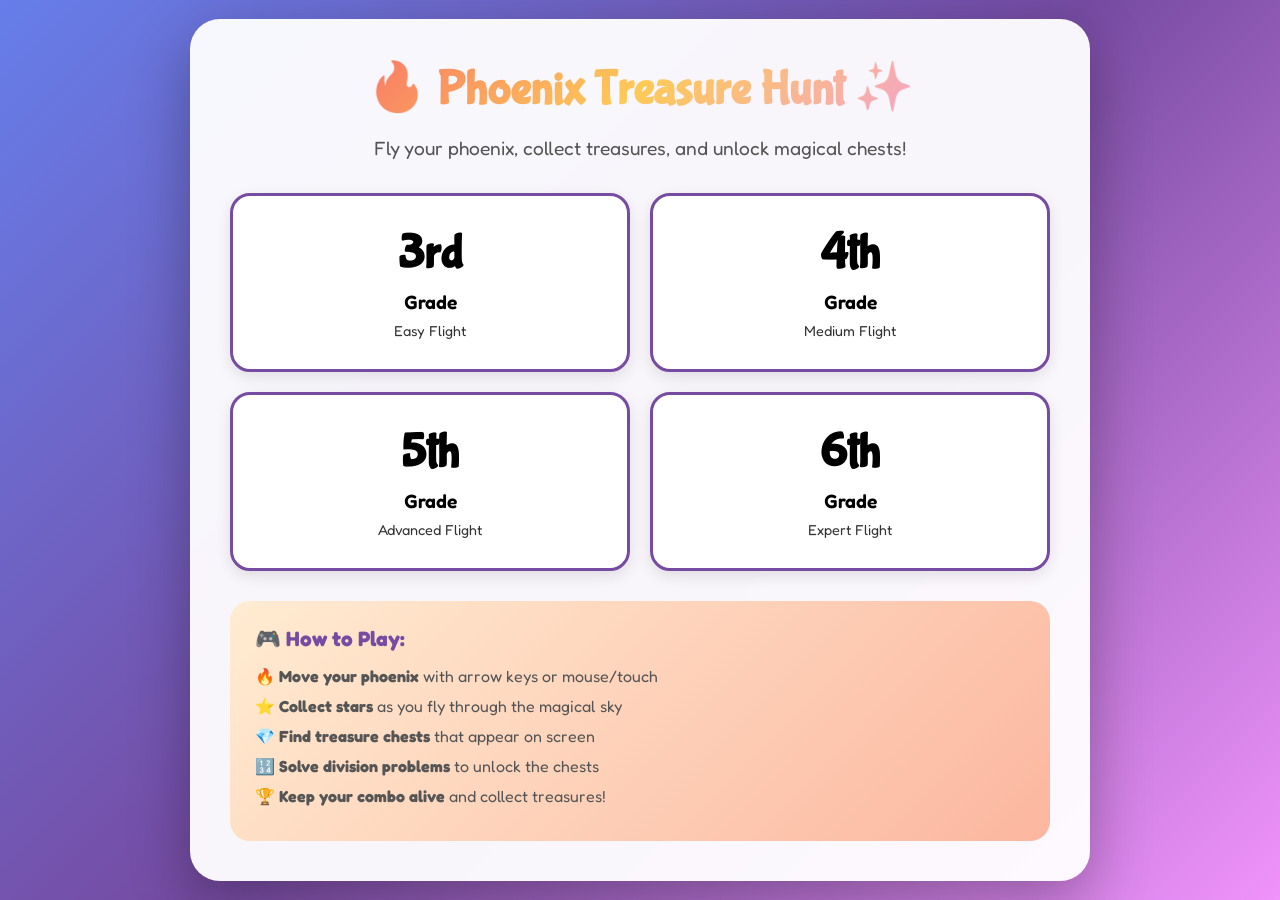
==== commit 77504472: "Transform into actual flying phoenix treasure hunt game - Complete gameplay overhaul: fly phoenix wi" ====
--- a/game/index.html
+++ b/game/index.html
@@ -3,7 +3,7 @@
 <head>
     <meta charset="UTF-8">
     <meta name="viewport" content="width=device-width, initial-scale=1.0">
-    <title>✨ Star Quest Division 🌟</title>
+    <title>🔥 Phoenix Treasure Hunt ✨</title>
     <link rel="stylesheet" href="styles.css">
     <link rel="preconnect" href="https://fonts.googleapis.com">
     <link rel="preconnect" href="https://fonts.gstatic.com" crossorigin>
@@ -16,165 +16,121 @@
         <!-- Grade Selection Screen -->
         <div id="gradeScreen" class="screen active">
             <div class="title-box">
-                <h1 class="game-title">✨ Star Quest Division 🌟</h1>
-                <p class="subtitle">Choose your grade level to start!</p>
+                <h1 class="game-title">🔥 Phoenix Treasure Hunt ✨</h1>
+                <p class="subtitle">Fly your phoenix, collect treasures, and unlock magical chests!</p>
             </div>
             
             <div class="grade-selection">
                 <button class="grade-btn" data-grade="3">
                     <span class="grade-number">3rd</span>
                     <span class="grade-label">Grade</span>
-                    <span class="grade-info">Easy Division</span>
+                    <span class="grade-info">Easy Flight</span>
                 </button>
                 <button class="grade-btn" data-grade="4">
                     <span class="grade-number">4th</span>
                     <span class="grade-label">Grade</span>
-                    <span class="grade-info">Medium Challenge</span>
+                    <span class="grade-info">Medium Flight</span>
                 </button>
                 <button class="grade-btn" data-grade="5">
                     <span class="grade-number">5th</span>
                     <span class="grade-label">Grade</span>
-                    <span class="grade-info">Advanced Math</span>
+                    <span class="grade-info">Advanced Flight</span>
                 </button>
                 <button class="grade-btn" data-grade="6">
                     <span class="grade-number">6th</span>
                     <span class="grade-label">Grade</span>
-                    <span class="grade-info">Expert Level</span>
+                    <span class="grade-info">Expert Flight</span>
                 </button>
             </div>
 
-            <div class="unicorn-animation">
-                <div class="unicorn">🦄</div>
-                <div class="floating-stars">
-                    <span class="star">⭐</span>
-                    <span class="star">✨</span>
-                    <span class="star">💫</span>
-                    <span class="star">🌟</span>
-                </div>
+            <div class="instructions">
+                <h3>🎮 How to Play:</h3>
+                <ul>
+                    <li>🔥 <strong>Move your phoenix</strong> with arrow keys or mouse/touch</li>
+                    <li>⭐ <strong>Collect stars</strong> as you fly through the magical sky</li>
+                    <li>💎 <strong>Find treasure chests</strong> that appear on screen</li>
+                    <li>🔢 <strong>Solve division problems</strong> to unlock the chests</li>
+                    <li>🏆 <strong>Keep your combo alive</strong> and collect treasures!</li>
+                </ul>
             </div>
         </div>
 
-        <!-- Start Screen -->
-        <div id="startScreen" class="screen">
-            <div class="title-box">
-                <h1 class="game-title">✨ Star Quest Division 🌟</h1>
-                <p class="subtitle">Collect magical stars and power up your skills with division challenges!</p>
-                <p class="grade-selected">Selected: <span id="selectedGrade">4th</span> Grade</p>
-            </div>
-            <div class="unicorn-animation">
-                <div class="unicorn">🦄</div>
-                <div class="floating-stars">
-                    <span class="star">⭐</span>
-                    <span class="star">✨</span>
-                    <span class="star">💫</span>
-                    <span class="star">🌟</span>
+        <!-- Game Play Screen -->
+        <div id="gameScreen" class="screen">
+            <div class="game-header">
+                <div class="stat-display">
+                    <span class="stat-icon">⭐</span>
+                    <span id="starsCollected">0</span>
                 </div>
-            </div>
-            <button id="startBtn" class="btn btn-large">Start Adventure! 🎀</button>
-            <button id="changeGradeBtn" class="btn-secondary">Change Grade</button>
-        </div>
-
-        <!-- Game Screen -->
-        <div id="gameScreen" class="screen">
-            <div class="header">
-                <div class="score-container">
-                    <div class="score-item">
-                        <span class="label">⭐ Stars:</span>
-                        <span id="score" class="value">0</span>
-                    </div>
-                    <div class="score-item">
-                        <span class="label">🎯 Level:</span>
-                        <span id="level" class="value">1</span>
-                    </div>
-                    <div class="score-item">
-                        <span class="label">🔥 Streak:</span>
-                        <span id="streak" class="value">0</span>
-                    </div>
+                <div class="stat-display">
+                    <span class="stat-icon">💎</span>
+                    <span id="chestsOpened">0</span>
+                </div>
+                <div class="stat-display">
+                    <span class="stat-icon">🔥</span>
+                    <span id="streak">0</span>
+                </div>
+                <div class="stat-display">
+                    <span class="stat-icon">🏆</span>
+                    <span id="totalScore">0</span>
                 </div>
             </div>
 
-            <div class="game-content">
-                <div class="unicorn-character">
-                    <div class="unicorn-large">🦄</div>
-                    <div class="speech-bubble" id="speechBubble">Let's solve some problems!</div>
+            <canvas id="gameCanvas" width="800" height="600"></canvas>
+
+            <div class="game-controls">
+                <p>Use ← → ↑ ↓ Arrow Keys or Click/Touch to Move!</p>
+            </div>
+        </div>
+
+        <!-- Chest Unlock Modal -->
+        <div id="chestModal" class="modal">
+            <div class="modal-content chest-content">
+                <div class="chest-animation">
+                    <div class="big-chest">💎</div>
+                    <div class="sparkle-ring">✨✨✨</div>
                 </div>
-
-                <div class="question-card">
-                    <div class="question-header">✨ Division Problem ✨</div>
-                    <div id="question" class="question-text">12 ÷ 3 = ?</div>
+                <h2 class="modal-title">Treasure Chest Found!</h2>
+                <p class="modal-subtitle">Solve this division problem to unlock it:</p>
+                
+                <div class="chest-question">
+                    <div id="chestProblem" class="chest-problem-text">24 ÷ 6 = ?</div>
                     
-                    <div class="answer-buttons" id="answerButtons">
-                        <button class="answer-btn" data-answer="0">4</button>
-                        <button class="answer-btn" data-answer="1">6</button>
-                        <button class="answer-btn" data-answer="2">8</button>
-                        <button class="answer-btn" data-answer="3">3</button>
+                    <div class="chest-answers" id="chestAnswers">
+                        <button class="chest-answer-btn">4</button>
+                        <button class="chest-answer-btn">6</button>
+                        <button class="chest-answer-btn">8</button>
+                        <button class="chest-answer-btn">3</button>
                     </div>
                 </div>
 
-                <div class="progress-bar-container">
-                    <div class="progress-label">Problems in this level: <span id="problemsCompleted">0</span>/5</div>
-                    <div class="progress-bar">
-                        <div id="progressFill" class="progress-fill"></div>
-                    </div>
-                </div>
+                <div id="chestFeedback" class="chest-feedback"></div>
             </div>
         </div>
 
-        <!-- Bonus Challenge Screen -->
-        <div id="bonusChallengeScreen" class="screen">
-            <div class="bonus-content">
-                <div class="bonus-header">
-                    <h2 class="bonus-title">🔥 BONUS CHALLENGE! 🔥</h2>
-                    <p class="bonus-subtitle">You're on fire with a <span id="bonusStreak">5</span> streak!</p>
-                    <p class="bonus-description">Type your answer to earn DOUBLE points!</p>
-                </div>
-
-                <div class="bonus-unicorn">
-                    <div class="unicorn-excited">🦄✨</div>
-                </div>
-
-                <div class="bonus-question-card">
-                    <div class="question-header">💎 Expert Challenge 💎</div>
-                    <div id="bonusQuestion" class="question-text">48 ÷ 6 = ?</div>
-                    
-                    <div class="input-container">
-                        <input 
-                            type="number" 
-                            id="answerInput" 
-                            class="answer-input" 
-                            placeholder="Type answer..."
-                            autocomplete="off"
-                        >
-                        <button id="submitAnswerBtn" class="btn submit-btn">Submit! ✨</button>
+        <!-- Game Over Screen -->
+        <div id="gameOverScreen" class="screen">
+            <div class="game-over-content">
+                <h1 class="game-over-title">🌟 Great Flying! 🌟</h1>
+                <div class="final-stats">
+                    <div class="final-stat">
+                        <span class="final-stat-icon">⭐</span>
+                        <span class="final-stat-label">Stars Collected:</span>
+                        <span id="finalStars" class="final-stat-value">0</span>
                     </div>
-                    <div id="bonusFeedback" class="bonus-feedback"></div>
-                </div>
-
-                <button id="skipBonusBtn" class="btn-skip">Skip Challenge</button>
-            </div>
-        </div>
-
-        <!-- Level Complete Screen -->
-        <div id="levelCompleteScreen" class="screen">
-            <div class="celebration">
-                <h2 class="celebration-title">🎉 Level Complete! 🎉</h2>
-                <div class="stars-earned">
-                    <div class="big-star">⭐</div>
-                    <div class="big-star">⭐</div>
-                    <div class="big-star">⭐</div>
-                </div>
-                <p class="celebration-message" id="levelMessage">Amazing work!</p>
-                <div class="stats">
-                    <div class="stat-item">
-                        <span class="stat-label">Total Stars:</span>
-                        <span id="totalStars" class="stat-value">0</span>
+                    <div class="final-stat">
+                        <span class="final-stat-icon">💎</span>
+                        <span class="final-stat-label">Chests Opened:</span>
+                        <span id="finalChests" class="final-stat-value">0</span>
                     </div>
-                    <div class="stat-item">
-                        <span class="stat-label">Current Streak:</span>
-                        <span id="currentStreak" class="stat-value">0</span>
+                    <div class="final-stat">
+                        <span class="final-stat-icon">🏆</span>
+                        <span class="final-stat-label">Total Score:</span>
+                        <span id="finalScore" class="final-stat-value">0</span>
                     </div>
                 </div>
-                <button id="nextLevelBtn" class="btn btn-large">Next Level! 💖</button>
+                <button id="playAgainBtn" class="btn btn-large">Play Again! 🎮</button>
+                <button id="changeGradeBtn2" class="btn-secondary">Change Grade</button>
             </div>
         </div>
     </div>
--- a/game/styles.css
+++ b/game/styles.css
@@ -15,7 +15,6 @@
     position: relative;
 }
 
-/* Sparkle Background Effect */
 .sparkles {
     position: fixed;
     top: 0;
@@ -29,8 +28,7 @@
         radial-gradient(1px 1px at 50% 50%, white, transparent),
         radial-gradient(1px 1px at 80% 10%, white, transparent),
         radial-gradient(2px 2px at 90% 60%, white, transparent),
-        radial-gradient(1px 1px at 33% 80%, white, transparent),
-        radial-gradient(1px 1px at 15% 90%, white, transparent);
+        radial-gradient(1px 1px at 33% 80%, white, transparent);
     background-size: 200% 200%;
     animation: sparkle 8s ease-in-out infinite;
     opacity: 0.6;
@@ -41,10 +39,9 @@
     50% { opacity: 1; }
 }
 
-/* Main Container */
 .game-container {
-    width: 90%;
-    max-width: 800px;
+    width: 95%;
+    max-width: 900px;
     background: rgba(255, 255, 255, 0.95);
     border-radius: 30px;
     box-shadow: 0 20px 60px rgba(0, 0, 0, 0.3);
@@ -53,14 +50,13 @@
     z-index: 1;
 }
 
-/* Screens */
 .screen {
     display: none;
-    animation: fadeIn 0.5s ease;
 }
 
 .screen.active {
     display: block;
+    animation: fadeIn 0.5s ease;
 }
 
 @keyframes fadeIn {
@@ -68,15 +64,38 @@
     to { opacity: 1; transform: scale(1); }
 }
 
-/* Grade Selection Screen */
+.title-box {
+    text-align: center;
+    margin-bottom: 30px;
+}
+
+.game-title {
+    font-family: 'Bubblegum Sans', cursive;
+    font-size: 3rem;
+    background: linear-gradient(135deg, #f5576c 0%, #feca57 50%, #f093fb 100%);
+    -webkit-background-clip: text;
+    -webkit-text-fill-color: transparent;
+    background-clip: text;
+    margin-bottom: 15px;
+    animation: bounce 2s ease-in-out infinite;
+}
+
+@keyframes bounce {
+    0%, 100% { transform: translateY(0); }
+    50% { transform: translateY(-10px); }
+}
+
+.subtitle {
+    font-size: 1.2rem;
+    color: #555;
+    line-height: 1.6;
+}
+
 .grade-selection {
     display: grid;
     grid-template-columns: 1fr 1fr;
     gap: 20px;
-    margin: 40px 0;
-    max-width: 600px;
-    margin-left: auto;
-    margin-right: auto;
+    margin: 30px 0;
 }
 
 .grade-btn {
@@ -95,11 +114,11 @@
 }
 
 .grade-btn:hover {
-    background: linear-gradient(135deg, #667eea 0%, #764ba2 100%);
-    color: white;
-    border-color: #764ba2;
+    background: linear-gradient(135deg, #f5576c 0%, #feca57 100%);
+    color: white;
+    border-color: #f5576c;
     transform: translateY(-5px) scale(1.05);
-    box-shadow: 0 10px 25px rgba(118, 75, 162, 0.4);
+    box-shadow: 0 10px 25px rgba(245, 87, 108, 0.4);
 }
 
 .grade-number {
@@ -118,128 +137,248 @@
     opacity: 0.8;
 }
 
-/* Start Screen */
-.title-box {
+.instructions {
+    background: linear-gradient(135deg, #ffecd2 0%, #fcb69f 100%);
+    padding: 25px;
+    border-radius: 20px;
+    margin-top: 20px;
+}
+
+.instructions h3 {
+    color: #764ba2;
+    margin-bottom: 15px;
+    font-size: 1.3rem;
+}
+
+.instructions ul {
+    list-style: none;
+    padding: 0;
+}
+
+.instructions li {
+    margin: 10px 0;
+    font-size: 1rem;
+    color: #555;
+}
+
+#gameCanvas {
+    width: 100%;
+    max-width: 800px;
+    height: 600px;
+    background: linear-gradient(to bottom, #87CEEB 0%, #E0F6FF 50%, #FFE5E5 100%);
+    border-radius: 20px;
+    display: block;
+    margin: 0 auto;
+    box-shadow: inset 0 0 30px rgba(0, 0, 0, 0.1);
+    cursor: none;
+}
+
+.game-header {
+    display: flex;
+    justify-content: space-around;
+    background: linear-gradient(135deg, #667eea 0%, #764ba2 100%);
+    padding: 15px;
+    border-radius: 15px;
+    margin-bottom: 20px;
+    color: white;
+}
+
+.stat-display {
+    display: flex;
+    align-items: center;
+    gap: 8px;
+    font-size: 1.3rem;
+    font-weight: 700;
+}
+
+.stat-icon {
+    font-size: 1.5rem;
+}
+
+.game-controls {
     text-align: center;
-    margin-bottom: 30px;
-}
-
-.grade-selected {
+    margin-top: 15px;
+    color: #764ba2;
+    font-weight: 600;
+}
+
+.modal {
+    display: none;
+    position: fixed;
+    top: 0;
+    left: 0;
+    width: 100%;
+    height: 100%;
+    background: rgba(0, 0, 0, 0.7);
+    z-index: 1000;
+    justify-content: center;
+    align-items: center;
+}
+
+.modal.active {
+    display: flex;
+    animation: fadeIn 0.3s ease;
+}
+
+.modal-content {
+    background: white;
+    padding: 40px;
+    border-radius: 30px;
+    max-width: 500px;
+    width: 90%;
+    text-align: center;
+    box-shadow: 0 20px 60px rgba(0, 0, 0, 0.4);
+}
+
+.chest-animation {
+    position: relative;
+    margin-bottom: 20px;
+}
+
+.big-chest {
+    font-size: 5rem;
+    animation: pulse 1s ease-in-out infinite;
+}
+
+@keyframes pulse {
+    0%, 100% { transform: scale(1); }
+    50% { transform: scale(1.1); }
+}
+
+.sparkle-ring {
+    font-size: 2rem;
+    animation: rotate 3s linear infinite;
+}
+
+@keyframes rotate {
+    from { transform: rotate(0deg); }
+    to { transform: rotate(360deg); }
+}
+
+.modal-title {
+    font-family: 'Bubblegum Sans', cursive;
+    font-size: 2rem;
+    color: #764ba2;
+    margin-bottom: 10px;
+}
+
+.modal-subtitle {
     font-size: 1.1rem;
-    color: #764ba2;
-    font-weight: 600;
-    margin-top: 10px;
-}
-
-.grade-selected span {
-    color: #f5576c;
-    font-size: 1.3rem;
-}
-
-.btn-secondary {
+    color: #666;
+    margin-bottom: 20px;
+}
+
+.chest-question {
+    background: linear-gradient(135deg, #ffecd2 0%, #fcb69f 100%);
+    padding: 25px;
+    border-radius: 20px;
+    margin: 20px 0;
+}
+
+.chest-problem-text {
+    font-family: 'Bubblegum Sans', cursive;
+    font-size: 2.5rem;
+    color: #333;
+    margin-bottom: 20px;
+    font-weight: 600;
+}
+
+.chest-answers {
+    display: grid;
+    grid-template-columns: 1fr 1fr;
+    gap: 15px;
+}
+
+.chest-answer-btn {
     font-family: 'Fredoka', sans-serif;
-    font-size: 1rem;
-    font-weight: 600;
-    padding: 12px 30px;
-    border: 2px solid #764ba2;
-    border-radius: 50px;
+    font-size: 1.8rem;
+    font-weight: 600;
+    padding: 20px;
+    border: 3px solid #764ba2;
+    border-radius: 15px;
     background: white;
     color: #764ba2;
     cursor: pointer;
     transition: all 0.3s ease;
-    display: block;
-    margin: 15px auto 0;
-}
-
-.btn-secondary:hover {
-    background: #764ba2;
-    color: white;
-    transform: translateY(-2px);
-}
-
-.game-title {
+}
+
+.chest-answer-btn:hover {
+    background: #f093fb;
+    color: white;
+    border-color: #f093fb;
+    transform: scale(1.05);
+}
+
+.chest-answer-btn.correct {
+    background: #4caf50;
+    color: white;
+    border-color: #4caf50;
+}
+
+.chest-answer-btn.incorrect {
+    background: #f44336;
+    color: white;
+    border-color: #f44336;
+    animation: shake 0.5s ease;
+}
+
+@keyframes shake {
+    0%, 100% { transform: translateX(0); }
+    25% { transform: translateX(-10px); }
+    75% { transform: translateX(10px); }
+}
+
+.chest-feedback {
+    font-size: 1.2rem;
+    font-weight: 600;
+    margin-top: 15px;
+    min-height: 30px;
+}
+
+.game-over-content {
+    text-align: center;
+}
+
+.game-over-title {
     font-family: 'Bubblegum Sans', cursive;
-    font-size: 3rem;
-    color: #764ba2;
-    text-shadow: 3px 3px 0 #f093fb;
-    margin-bottom: 15px;
-    animation: bounce 2s ease-in-out infinite;
-}
-
-@keyframes bounce {
-    0%, 100% { transform: translateY(0); }
-    50% { transform: translateY(-10px); }
-}
-
-.subtitle {
+    font-size: 2.5rem;
+    color: #764ba2;
+    margin-bottom: 30px;
+}
+
+.final-stats {
+    display: flex;
+    flex-direction: column;
+    gap: 20px;
+    margin: 30px 0;
+}
+
+.final-stat {
+    display: flex;
+    align-items: center;
+    justify-content: center;
+    gap: 15px;
+    background: linear-gradient(135deg, #ffecd2 0%, #fcb69f 100%);
+    padding: 20px;
+    border-radius: 15px;
+}
+
+.final-stat-icon {
+    font-size: 2rem;
+}
+
+.final-stat-label {
     font-size: 1.2rem;
     color: #555;
-    line-height: 1.6;
-}
-
-.unicorn-animation {
-    display: flex;
-    justify-content: center;
-    align-items: center;
-    position: relative;
-    height: 150px;
-    margin: 40px 0;
-}
-
-.unicorn {
-    font-size: 5rem;
-    animation: float 3s ease-in-out infinite;
-}
-
-@keyframes float {
-    0%, 100% { transform: translateY(0) rotate(-5deg); }
-    50% { transform: translateY(-20px) rotate(5deg); }
-}
-
-.floating-stars {
-    position: absolute;
-    width: 100%;
-    height: 100%;
-    top: 0;
-    left: 0;
-}
-
-.star {
-    position: absolute;
+    font-weight: 600;
+}
+
+.final-stat-value {
     font-size: 2rem;
-    animation: twinkle 2s ease-in-out infinite;
-}
-
-.star:nth-child(1) {
-    top: 10%;
-    left: 20%;
-    animation-delay: 0s;
-}
-
-.star:nth-child(2) {
-    top: 30%;
-    right: 15%;
-    animation-delay: 0.5s;
-}
-
-.star:nth-child(3) {
-    bottom: 20%;
-    left: 15%;
-    animation-delay: 1s;
-}
-
-.star:nth-child(4) {
-    bottom: 10%;
-    right: 20%;
-    animation-delay: 1.5s;
-}
-
-@keyframes twinkle {
-    0%, 100% { transform: scale(1) rotate(0deg); opacity: 1; }
-    50% { transform: scale(1.3) rotate(180deg); opacity: 0.6; }
-}
-
-/* Buttons */
+    color: #764ba2;
+    font-weight: 700;
+}
+
 .btn {
     font-family: 'Fredoka', sans-serif;
     font-size: 1.2rem;
@@ -261,10 +400,6 @@
     box-shadow: 0 8px 20px rgba(245, 87, 108, 0.6);
 }
 
-.btn:active {
-    transform: translateY(-1px);
-}
-
 .btn-large {
     display: block;
     margin: 0 auto;
@@ -272,384 +407,26 @@
     padding: 20px 50px;
 }
 
-/* Game Screen */
-.header {
-    margin-bottom: 30px;
-}
-
-.score-container {
-    display: flex;
-    justify-content: space-around;
-    background: linear-gradient(135deg, #667eea 0%, #764ba2 100%);
-    padding: 20px;
-    border-radius: 20px;
-    color: white;
-}
-
-.score-item {
-    display: flex;
-    flex-direction: column;
-    align-items: center;
-    gap: 5px;
-}
-
-.label {
-    font-size: 0.9rem;
-    opacity: 0.9;
-}
-
-.value {
-    font-size: 1.8rem;
-    font-weight: 700;
-}
-
-.game-content {
-    display: flex;
-    flex-direction: column;
-    gap: 30px;
-}
-
-.unicorn-character {
-    display: flex;
-    flex-direction: column;
-    align-items: center;
-    gap: 15px;
-}
-
-.unicorn-large {
-    font-size: 4rem;
-    animation: float 2s ease-in-out infinite;
-}
-
-.speech-bubble {
-    background: #f093fb;
-    color: white;
-    padding: 12px 20px;
-    border-radius: 20px;
-    font-size: 1.1rem;
-    font-weight: 500;
-    position: relative;
-    box-shadow: 0 4px 10px rgba(240, 147, 251, 0.3);
-}
-
-.speech-bubble::before {
-    content: '';
-    position: absolute;
-    top: -10px;
-    left: 50%;
-    transform: translateX(-50%);
-    width: 0;
-    height: 0;
-    border-left: 10px solid transparent;
-    border-right: 10px solid transparent;
-    border-bottom: 10px solid #f093fb;
-}
-
-/* Question Card */
-.question-card {
-    background: linear-gradient(135deg, #ffecd2 0%, #fcb69f 100%);
-    padding: 30px;
-    border-radius: 25px;
-    box-shadow: 0 10px 30px rgba(0, 0, 0, 0.1);
-}
-
-.question-header {
-    font-size: 1.3rem;
-    font-weight: 600;
-    color: #764ba2;
-    text-align: center;
-    margin-bottom: 20px;
-}
-
-.question-text {
-    font-family: 'Bubblegum Sans', cursive;
-    font-size: 2.5rem;
-    color: #333;
-    text-align: center;
-    margin-bottom: 30px;
-    font-weight: 600;
-}
-
-.answer-buttons {
-    display: grid;
-    grid-template-columns: 1fr 1fr;
-    gap: 15px;
-}
-
-.answer-btn {
+.btn-secondary {
     font-family: 'Fredoka', sans-serif;
-    font-size: 1.8rem;
-    font-weight: 600;
-    padding: 20px;
-    border: 3px solid #764ba2;
-    border-radius: 20px;
+    font-size: 1rem;
+    font-weight: 600;
+    padding: 12px 30px;
+    border: 2px solid #764ba2;
+    border-radius: 50px;
     background: white;
     color: #764ba2;
     cursor: pointer;
     transition: all 0.3s ease;
-    box-shadow: 0 5px 15px rgba(0, 0, 0, 0.1);
-}
-
-.answer-btn:hover {
-    background: #f093fb;
-    color: white;
-    border-color: #f093fb;
-    transform: scale(1.05);
-}
-
-.answer-btn.correct {
-    background: #4caf50;
-    color: white;
-    border-color: #4caf50;
-    animation: pulse 0.5s ease;
-}
-
-.answer-btn.incorrect {
-    background: #f44336;
-    color: white;
-    border-color: #f44336;
-    animation: shake 0.5s ease;
-}
-
-@keyframes pulse {
-    0%, 100% { transform: scale(1); }
-    50% { transform: scale(1.1); }
-}
-
-@keyframes shake {
-    0%, 100% { transform: translateX(0); }
-    25% { transform: translateX(-10px); }
-    75% { transform: translateX(10px); }
-}
-
-/* Progress Bar */
-.progress-bar-container {
-    margin-top: 20px;
-}
-
-.progress-label {
-    font-size: 1rem;
-    color: #555;
-    margin-bottom: 10px;
-    text-align: center;
-    font-weight: 600;
-}
-
-.progress-bar {
-    width: 100%;
-    height: 25px;
-    background: #e0e0e0;
-    border-radius: 15px;
-    overflow: hidden;
-    box-shadow: inset 0 2px 5px rgba(0, 0, 0, 0.1);
-}
-
-.progress-fill {
-    height: 100%;
-    background: linear-gradient(90deg, #667eea 0%, #764ba2 50%, #f093fb 100%);
-    border-radius: 15px;
-    transition: width 0.5s ease;
-    width: 0%;
-}
-
-/* Bonus Challenge Screen */
-.bonus-content {
-    text-align: center;
-}
-
-.bonus-header {
-    margin-bottom: 20px;
-}
-
-.bonus-title {
-    font-family: 'Bubblegum Sans', cursive;
-    font-size: 2.5rem;
-    background: linear-gradient(135deg, #f5576c 0%, #feca57 50%, #f093fb 100%);
-    -webkit-background-clip: text;
-    -webkit-text-fill-color: transparent;
-    background-clip: text;
-    margin-bottom: 10px;
-    animation: bounce 1s ease-in-out infinite;
-}
-
-.bonus-subtitle {
-    font-size: 1.3rem;
-    color: #555;
-    margin-bottom: 10px;
-    font-weight: 600;
-}
-
-.bonus-subtitle span {
-    color: #f5576c;
-    font-weight: 700;
-    font-size: 1.5rem;
-}
-
-.bonus-description {
-    font-size: 1.1rem;
-    color: #764ba2;
-    font-weight: 600;
-}
-
-.bonus-unicorn {
-    margin: 20px 0;
-}
-
-.unicorn-excited {
-    font-size: 4rem;
-    animation: bounce 0.8s ease-in-out infinite;
-}
-
-.bonus-question-card {
-    background: linear-gradient(135deg, #ffeaa7 0%, #fdcb6e 100%);
-    padding: 30px;
-    border-radius: 25px;
-    box-shadow: 0 10px 30px rgba(0, 0, 0, 0.15);
-    margin: 20px 0;
-}
-
-.input-container {
-    display: flex;
-    flex-direction: column;
-    gap: 15px;
-    align-items: center;
-    margin-top: 25px;
-}
-
-.answer-input {
-    font-family: 'Fredoka', sans-serif;
-    font-size: 2rem;
-    font-weight: 600;
-    padding: 15px 25px;
-    border: 3px solid #764ba2;
-    border-radius: 15px;
-    text-align: center;
-    width: 200px;
-    background: white;
-    color: #333;
-    transition: all 0.3s ease;
-}
-
-.answer-input:focus {
-    outline: none;
-    border-color: #f093fb;
-    box-shadow: 0 0 0 3px rgba(240, 147, 251, 0.2);
-    transform: scale(1.05);
-}
-
-.answer-input::placeholder {
-    color: #bbb;
-    font-size: 1.2rem;
-}
-
-.submit-btn {
-    font-size: 1.3rem;
-    padding: 15px 40px;
-}
-
-.bonus-feedback {
-    margin-top: 20px;
-    font-size: 1.3rem;
-    font-weight: 600;
-    min-height: 30px;
-}
-
-.bonus-feedback.correct {
-    color: #4caf50;
-    animation: pulse 0.5s ease;
-}
-
-.bonus-feedback.incorrect {
-    color: #f44336;
-    animation: shake 0.5s ease;
-}
-
-.btn-skip {
-    font-family: 'Fredoka', sans-serif;
-    font-size: 0.9rem;
-    padding: 10px 20px;
-    border: 2px solid #999;
-    border-radius: 20px;
-    background: transparent;
-    color: #999;
-    cursor: pointer;
-    transition: all 0.3s ease;
-    margin-top: 15px;
-}
-
-.btn-skip:hover {
-    background: #f5f5f5;
-    border-color: #666;
-    color: #666;
-}
-
-/* Level Complete Screen */
-.celebration {
-    text-align: center;
-}
-
-.celebration-title {
-    font-family: 'Bubblegum Sans', cursive;
-    font-size: 2.5rem;
-    color: #764ba2;
-    margin-bottom: 30px;
-    animation: bounce 1s ease-in-out infinite;
-}
-
-.stars-earned {
-    display: flex;
-    justify-content: center;
-    gap: 20px;
-    margin: 30px 0;
-}
-
-.big-star {
-    font-size: 4rem;
-    animation: pop 0.6s ease forwards;
-}
-
-.big-star:nth-child(1) { animation-delay: 0.2s; }
-.big-star:nth-child(2) { animation-delay: 0.4s; }
-.big-star:nth-child(3) { animation-delay: 0.6s; }
-
-@keyframes pop {
-    0% { transform: scale(0); opacity: 0; }
-    50% { transform: scale(1.2); }
-    100% { transform: scale(1); opacity: 1; }
-}
-
-.celebration-message {
-    font-size: 1.5rem;
-    color: #555;
-    margin-bottom: 30px;
-    font-weight: 600;
-}
-
-.stats {
-    display: flex;
-    justify-content: center;
-    gap: 40px;
-    margin: 30px 0;
-}
-
-.stat-item {
-    display: flex;
-    flex-direction: column;
-    gap: 10px;
-}
-
-.stat-label {
-    font-size: 1rem;
-    color: #777;
-}
-
-.stat-value {
-    font-size: 2rem;
-    font-weight: 700;
-    color: #764ba2;
-}
-
-/* Floating Particles */
+    display: block;
+    margin: 15px auto 0;
+}
+
+.btn-secondary:hover {
+    background: #764ba2;
+    color: white;
+}
+
 .floating-particles {
     position: fixed;
     top: 0;
@@ -657,44 +434,21 @@
     width: 100%;
     height: 100%;
     pointer-events: none;
-    z-index: 0;
-}
-
-/* Responsive Design */
+    z-index: 999;
+}
+
 @media (max-width: 768px) {
     .game-container {
         padding: 20px;
-        width: 95%;
+        width: 98%;
     }
 
     .game-title {
         font-size: 2rem;
     }
 
-    .subtitle {
-        font-size: 1rem;
-    }
-
-    .question-text {
-        font-size: 2rem;
-    }
-
-    .answer-buttons {
-        gap: 10px;
-    }
-
-    .answer-btn {
-        font-size: 1.5rem;
-        padding: 15px;
-    }
-
-    .value {
-        font-size: 1.4rem;
-    }
-
-    .stats {
-        flex-direction: column;
-        gap: 20px;
+    #gameCanvas {
+        height: 400px;
     }
 
     .grade-selection {
@@ -702,16 +456,16 @@
         gap: 15px;
     }
 
-    .grade-number {
-        font-size: 2.5rem;
-    }
-
-    .bonus-title {
+    .stat-display {
+        font-size: 1rem;
+    }
+
+    .chest-problem-text {
         font-size: 2rem;
     }
 
-    .answer-input {
-        width: 150px;
+    .chest-answer-btn {
         font-size: 1.5rem;
-    }
-}
+        padding: 15px;
+    }
+}
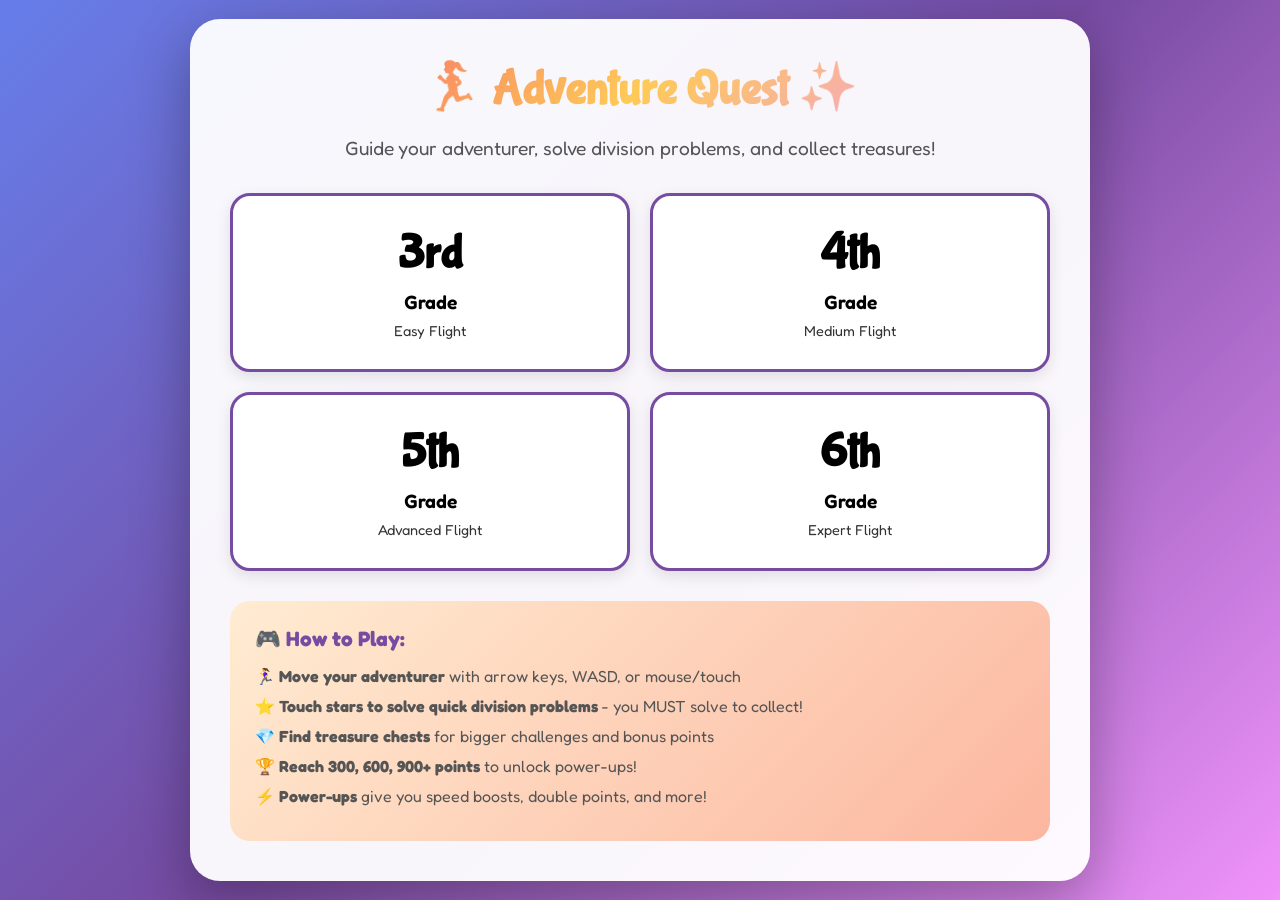
==== commit 448e7c85: "Add adventurer character, forced math challenges, and milestone rewards - Changed from phoenix to ac" ====
--- a/game/index.html
+++ b/game/index.html
@@ -3,7 +3,7 @@
 <head>
     <meta charset="UTF-8">
     <meta name="viewport" content="width=device-width, initial-scale=1.0">
-    <title>🔥 Phoenix Treasure Hunt ✨</title>
+    <title>🏃‍♀️ Adventure Quest - Division Treasure Hunt ✨</title>
     <link rel="stylesheet" href="styles.css">
     <link rel="preconnect" href="https://fonts.googleapis.com">
     <link rel="preconnect" href="https://fonts.gstatic.com" crossorigin>
@@ -16,8 +16,8 @@
         <!-- Grade Selection Screen -->
         <div id="gradeScreen" class="screen active">
             <div class="title-box">
-                <h1 class="game-title">🔥 Phoenix Treasure Hunt ✨</h1>
-                <p class="subtitle">Fly your phoenix, collect treasures, and unlock magical chests!</p>
+                <h1 class="game-title">🏃‍♀️ Adventure Quest ✨</h1>
+                <p class="subtitle">Guide your adventurer, solve division problems, and collect treasures!</p>
             </div>
             
             <div class="grade-selection">
@@ -46,11 +46,11 @@
             <div class="instructions">
                 <h3>🎮 How to Play:</h3>
                 <ul>
-                    <li>🔥 <strong>Move your phoenix</strong> with arrow keys or mouse/touch</li>
-                    <li>⭐ <strong>Collect stars</strong> as you fly through the magical sky</li>
-                    <li>💎 <strong>Find treasure chests</strong> that appear on screen</li>
-                    <li>🔢 <strong>Solve division problems</strong> to unlock the chests</li>
-                    <li>🏆 <strong>Keep your combo alive</strong> and collect treasures!</li>
+                    <li>🏃‍♀️ <strong>Move your adventurer</strong> with arrow keys, WASD, or mouse/touch</li>
+                    <li>⭐ <strong>Touch stars to solve quick division problems</strong> - you MUST solve to collect!</li>
+                    <li>💎 <strong>Find treasure chests</strong> for bigger challenges and bonus points</li>
+                    <li>🏆 <strong>Reach 300, 600, 900+ points</strong> to unlock power-ups!</li>
+                    <li>⚡ <strong>Power-ups</strong> give you speed boosts, double points, and more!</li>
                 </ul>
             </div>
         </div>
@@ -83,6 +83,27 @@
             </div>
         </div>
 
+        <!-- Quick Star Challenge Modal -->
+        <div id="starModal" class="modal">
+            <div class="modal-content star-content">
+                <div class="star-animation">
+                    <div class="big-star-icon">⭐</div>
+                </div>
+                <h2 class="modal-title">Quick Challenge!</h2>
+                <p class="modal-subtitle">Solve to collect the star:</p>
+                
+                <div class="star-question">
+                    <div id="starProblem" class="star-problem-text">15 ÷ 3 = ?</div>
+                    
+                    <div class="star-answers" id="starAnswers">
+                        <button class="star-answer-btn">5</button>
+                        <button class="star-answer-btn">3</button>
+                        <button class="star-answer-btn">4</button>
+                    </div>
+                </div>
+            </div>
+        </div>
+
         <!-- Chest Unlock Modal -->
         <div id="chestModal" class="modal">
             <div class="modal-content chest-content">
@@ -105,6 +126,25 @@
                 </div>
 
                 <div id="chestFeedback" class="chest-feedback"></div>
+            </div>
+        </div>
+
+        <!-- Milestone Celebration Modal -->
+        <div id="milestoneModal" class="modal">
+            <div class="modal-content milestone-content">
+                <div class="milestone-animation">
+                    <div class="trophy-big">🏆</div>
+                    <div class="fireworks">🎆🎇✨💥</div>
+                </div>
+                <h2 class="milestone-title">🎉 MILESTONE REACHED! 🎉</h2>
+                <p class="milestone-score" id="milestoneScore">300 Points!</p>
+                <p class="milestone-message">You've earned a POWER-UP!</p>
+                <div class="powerup-display">
+                    <div class="powerup-icon">⚡</div>
+                    <div class="powerup-name" id="powerupName">Speed Boost!</div>
+                    <div class="powerup-description" id="powerupDesc">Phoenix moves faster for 20 seconds!</div>
+                </div>
+                <button id="claimPowerupBtn" class="btn btn-large">Claim Reward! 🎁</button>
             </div>
         </div>
 
--- a/game/styles.css
+++ b/game/styles.css
@@ -230,6 +230,80 @@
     box-shadow: 0 20px 60px rgba(0, 0, 0, 0.4);
 }
 
+/* Star Modal */
+.star-content {
+    background: linear-gradient(135deg, #ffecd2 0%, #fcb69f 100%);
+}
+
+.star-animation {
+    position: relative;
+    margin-bottom: 15px;
+}
+
+.big-star-icon {
+    font-size: 4rem;
+    animation: spin 2s linear infinite;
+}
+
+@keyframes spin {
+    from { transform: rotate(0deg); }
+    to { transform: rotate(360deg); }
+}
+
+.star-question {
+    background: white;
+    padding: 20px;
+    border-radius: 15px;
+    margin: 15px 0;
+}
+
+.star-problem-text {
+    font-family: 'Bubblegum Sans', cursive;
+    font-size: 2rem;
+    color: #333;
+    margin-bottom: 15px;
+    font-weight: 600;
+}
+
+.star-answers {
+    display: flex;
+    gap: 10px;
+    justify-content: center;
+}
+
+.star-answer-btn {
+    font-family: 'Fredoka', sans-serif;
+    font-size: 1.5rem;
+    font-weight: 600;
+    padding: 15px 25px;
+    border: 3px solid #f5576c;
+    border-radius: 12px;
+    background: white;
+    color: #f5576c;
+    cursor: pointer;
+    transition: all 0.3s ease;
+    min-width: 70px;
+}
+
+.star-answer-btn:hover {
+    background: #f5576c;
+    color: white;
+    transform: scale(1.1);
+}
+
+.star-answer-btn.correct {
+    background: #4caf50;
+    color: white;
+    border-color: #4caf50;
+}
+
+.star-answer-btn.incorrect {
+    background: #f44336;
+    color: white;
+    border-color: #f44336;
+    animation: shake 0.5s ease;
+}
+
 .chest-animation {
     position: relative;
     margin-bottom: 20px;
@@ -333,6 +407,90 @@
     font-weight: 600;
     margin-top: 15px;
     min-height: 30px;
+}
+
+/* Milestone Modal */
+.milestone-content {
+    background: linear-gradient(135deg, #ffd700 0%, #ffed4e 50%, #ffd700 100%);
+    border: 5px solid #ff6b6b;
+    animation: rainbowBorder 2s linear infinite;
+}
+
+@keyframes rainbowBorder {
+    0% { border-color: #ff6b6b; }
+    25% { border-color: #4ecdc4; }
+    50% { border-color: #45b7d1; }
+    75% { border-color: #f093fb; }
+    100% { border-color: #ff6b6b; }
+}
+
+.milestone-animation {
+    position: relative;
+    margin-bottom: 20px;
+}
+
+.trophy-big {
+    font-size: 6rem;
+    animation: bounce 1s ease-in-out infinite;
+}
+
+.fireworks {
+    font-size: 3rem;
+    animation: explode 1.5s ease-in-out infinite;
+}
+
+@keyframes explode {
+    0%, 100% { transform: scale(0.8); opacity: 0.5; }
+    50% { transform: scale(1.2); opacity: 1; }
+}
+
+.milestone-title {
+    font-family: 'Bubblegum Sans', cursive;
+    font-size: 2.5rem;
+    color: #d32f2f;
+    margin-bottom: 15px;
+    text-shadow: 2px 2px 0 white;
+    animation: pulse 1s ease-in-out infinite;
+}
+
+.milestone-score {
+    font-size: 2.5rem;
+    font-weight: 700;
+    color: #1976d2;
+    margin-bottom: 10px;
+    text-shadow: 2px 2px 0 white;
+}
+
+.milestone-message {
+    font-size: 1.5rem;
+    font-weight: 600;
+    color: #333;
+    margin-bottom: 20px;
+}
+
+.powerup-display {
+    background: white;
+    padding: 25px;
+    border-radius: 20px;
+    margin: 20px 0;
+    box-shadow: 0 10px 30px rgba(0, 0, 0, 0.2);
+}
+
+.powerup-icon {
+    font-size: 4rem;
+    animation: pulse 0.8s ease-in-out infinite;
+}
+
+.powerup-name {
+    font-size: 1.8rem;
+    font-weight: 700;
+    color: #764ba2;
+    margin: 15px 0 10px;
+}
+
+.powerup-description {
+    font-size: 1.1rem;
+    color: #666;
 }
 
 .game-over-content {
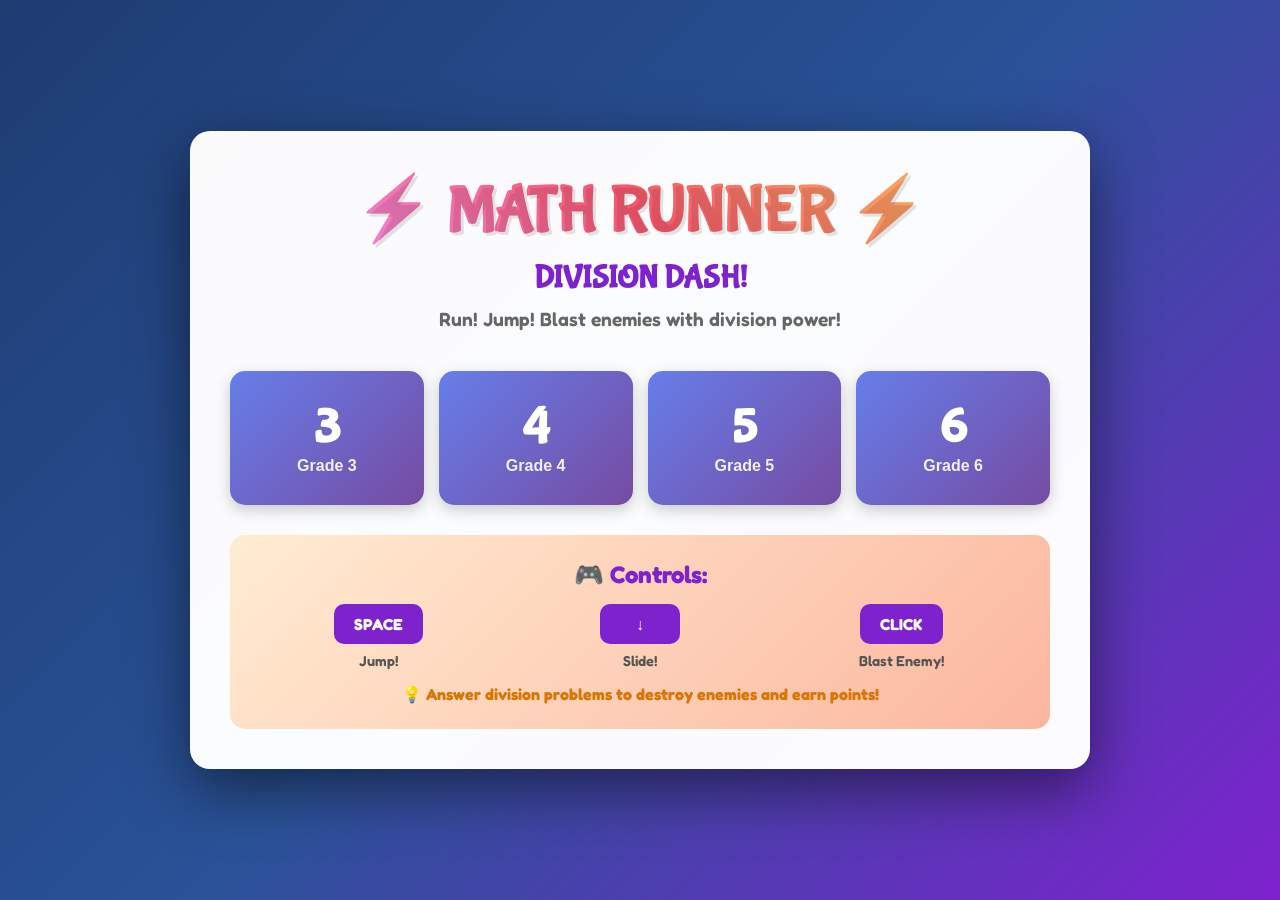
==== commit 86dd2cf4: "Transform into action-packed Math Runner game! - Side-scrolling runner with auto-running character -" ====
--- a/game/index.html
+++ b/game/index.html
@@ -3,180 +3,144 @@
 <head>
     <meta charset="UTF-8">
     <meta name="viewport" content="width=device-width, initial-scale=1.0">
-    <title>🏃‍♀️ Adventure Quest - Division Treasure Hunt ✨</title>
+    <title>⚡ Math Runner - Division Dash! 🏃‍♀️</title>
     <link rel="stylesheet" href="styles.css">
     <link rel="preconnect" href="https://fonts.googleapis.com">
     <link rel="preconnect" href="https://fonts.gstatic.com" crossorigin>
     <link href="https://fonts.googleapis.com/css2?family=Fredoka:wght@400;500;600;700&family=Bubblegum+Sans&display=swap" rel="stylesheet">
 </head>
 <body>
-    <div class="sparkles"></div>
-    
     <div class="game-container">
-        <!-- Grade Selection Screen -->
-        <div id="gradeScreen" class="screen active">
+        <!-- Start Screen -->
+        <div id="startScreen" class="screen active">
             <div class="title-box">
-                <h1 class="game-title">🏃‍♀️ Adventure Quest ✨</h1>
-                <p class="subtitle">Guide your adventurer, solve division problems, and collect treasures!</p>
+                <h1 class="game-title">⚡ MATH RUNNER ⚡</h1>
+                <h2 class="subtitle-big">DIVISION DASH!</h2>
+                <p class="tagline">Run! Jump! Blast enemies with division power!</p>
             </div>
             
-            <div class="grade-selection">
-                <button class="grade-btn" data-grade="3">
-                    <span class="grade-number">3rd</span>
-                    <span class="grade-label">Grade</span>
-                    <span class="grade-info">Easy Flight</span>
+            <div class="grade-grid">
+                <button class="grade-card" data-grade="3">
+                    <div class="grade-num">3</div>
+                    <div class="grade-name">Grade 3</div>
                 </button>
-                <button class="grade-btn" data-grade="4">
-                    <span class="grade-number">4th</span>
-                    <span class="grade-label">Grade</span>
-                    <span class="grade-info">Medium Flight</span>
+                <button class="grade-card" data-grade="4">
+                    <div class="grade-num">4</div>
+                    <div class="grade-name">Grade 4</div>
                 </button>
-                <button class="grade-btn" data-grade="5">
-                    <span class="grade-number">5th</span>
-                    <span class="grade-label">Grade</span>
-                    <span class="grade-info">Advanced Flight</span>
+                <button class="grade-card" data-grade="5">
+                    <div class="grade-num">5</div>
+                    <div class="grade-name">Grade 5</div>
                 </button>
-                <button class="grade-btn" data-grade="6">
-                    <span class="grade-number">6th</span>
-                    <span class="grade-label">Grade</span>
-                    <span class="grade-info">Expert Flight</span>
+                <button class="grade-card" data-grade="6">
+                    <div class="grade-num">6</div>
+                    <div class="grade-name">Grade 6</div>
                 </button>
             </div>
 
-            <div class="instructions">
-                <h3>🎮 How to Play:</h3>
-                <ul>
-                    <li>🏃‍♀️ <strong>Move your adventurer</strong> with arrow keys, WASD, or mouse/touch</li>
-                    <li>⭐ <strong>Touch stars to solve quick division problems</strong> - you MUST solve to collect!</li>
-                    <li>💎 <strong>Find treasure chests</strong> for bigger challenges and bonus points</li>
-                    <li>🏆 <strong>Reach 300, 600, 900+ points</strong> to unlock power-ups!</li>
-                    <li>⚡ <strong>Power-ups</strong> give you speed boosts, double points, and more!</li>
-                </ul>
+            <div class="how-to-play">
+                <h3>🎮 Controls:</h3>
+                <div class="controls-grid">
+                    <div class="control-item">
+                        <span class="control-key">SPACE</span>
+                        <span class="control-action">Jump!</span>
+                    </div>
+                    <div class="control-item">
+                        <span class="control-key">↓</span>
+                        <span class="control-action">Slide!</span>
+                    </div>
+                    <div class="control-item">
+                        <span class="control-key">CLICK</span>
+                        <span class="control-action">Blast Enemy!</span>
+                    </div>
+                </div>
+                <p class="game-tip">💡 Answer division problems to destroy enemies and earn points!</p>
             </div>
         </div>
 
-        <!-- Game Play Screen -->
+        <!-- Game Screen -->
         <div id="gameScreen" class="screen">
-            <div class="game-header">
-                <div class="stat-display">
-                    <span class="stat-icon">⭐</span>
-                    <span id="starsCollected">0</span>
+            <div class="game-hud">
+                <div class="hud-left">
+                    <div class="hud-item">
+                        <span class="hud-icon">💎</span>
+                        <span id="score" class="hud-value">0</span>
+                    </div>
+                    <div class="hud-item">
+                        <span class="hud-icon">🔥</span>
+                        <span id="combo" class="hud-value">x1</span>
+                    </div>
                 </div>
-                <div class="stat-display">
-                    <span class="stat-icon">💎</span>
-                    <span id="chestsOpened">0</span>
-                </div>
-                <div class="stat-display">
-                    <span class="stat-icon">🔥</span>
-                    <span id="streak">0</span>
-                </div>
-                <div class="stat-display">
-                    <span class="stat-icon">🏆</span>
-                    <span id="totalScore">0</span>
+                <div class="hud-right">
+                    <div class="hud-item">
+                        <span class="hud-icon">💗</span>
+                        <span id="lives" class="hud-value">❤️❤️❤️</span>
+                    </div>
                 </div>
             </div>
 
-            <canvas id="gameCanvas" width="800" height="600"></canvas>
+            <canvas id="gameCanvas" width="800" height="400"></canvas>
 
-            <div class="game-controls">
-                <p>Use ← → ↑ ↓ Arrow Keys or Click/Touch to Move!</p>
-            </div>
+            <div class="action-hint" id="actionHint">Press SPACE to JUMP!</div>
         </div>
 
-        <!-- Quick Star Challenge Modal -->
-        <div id="starModal" class="modal">
-            <div class="modal-content star-content">
-                <div class="star-animation">
-                    <div class="big-star-icon">⭐</div>
-                </div>
-                <h2 class="modal-title">Quick Challenge!</h2>
-                <p class="modal-subtitle">Solve to collect the star:</p>
-                
-                <div class="star-question">
-                    <div id="starProblem" class="star-problem-text">15 ÷ 3 = ?</div>
-                    
-                    <div class="star-answers" id="starAnswers">
-                        <button class="star-answer-btn">5</button>
-                        <button class="star-answer-btn">3</button>
-                        <button class="star-answer-btn">4</button>
+        <!-- Battle Modal -->
+        <div id="battleModal" class="modal">
+            <div class="modal-content battle-content">
+                <div class="enemy-display">
+                    <div class="enemy-icon" id="enemyIcon">👾</div>
+                    <div class="enemy-health-bar">
+                        <div class="health-fill" id="enemyHealth"></div>
                     </div>
                 </div>
-            </div>
-        </div>
-
-        <!-- Chest Unlock Modal -->
-        <div id="chestModal" class="modal">
-            <div class="modal-content chest-content">
-                <div class="chest-animation">
-                    <div class="big-chest">💎</div>
-                    <div class="sparkle-ring">✨✨✨</div>
-                </div>
-                <h2 class="modal-title">Treasure Chest Found!</h2>
-                <p class="modal-subtitle">Solve this division problem to unlock it:</p>
                 
-                <div class="chest-question">
-                    <div id="chestProblem" class="chest-problem-text">24 ÷ 6 = ?</div>
-                    
-                    <div class="chest-answers" id="chestAnswers">
-                        <button class="chest-answer-btn">4</button>
-                        <button class="chest-answer-btn">6</button>
-                        <button class="chest-answer-btn">8</button>
-                        <button class="chest-answer-btn">3</button>
-                    </div>
+                <h2 class="battle-title">MATH BATTLE!</h2>
+                <div class="battle-problem" id="battleProblem">36 ÷ 6 = ?</div>
+                
+                <div class="battle-answers" id="battleAnswers">
+                    <button class="battle-btn">6</button>
+                    <button class="battle-btn">5</button>
+                    <button class="battle-btn">7</button>
+                    <button class="battle-btn">4</button>
                 </div>
 
-                <div id="chestFeedback" class="chest-feedback"></div>
-            </div>
-        </div>
-
-        <!-- Milestone Celebration Modal -->
-        <div id="milestoneModal" class="modal">
-            <div class="modal-content milestone-content">
-                <div class="milestone-animation">
-                    <div class="trophy-big">🏆</div>
-                    <div class="fireworks">🎆🎇✨💥</div>
+                <div class="timer-bar">
+                    <div class="timer-fill" id="timerFill"></div>
                 </div>
-                <h2 class="milestone-title">🎉 MILESTONE REACHED! 🎉</h2>
-                <p class="milestone-score" id="milestoneScore">300 Points!</p>
-                <p class="milestone-message">You've earned a POWER-UP!</p>
-                <div class="powerup-display">
-                    <div class="powerup-icon">⚡</div>
-                    <div class="powerup-name" id="powerupName">Speed Boost!</div>
-                    <div class="powerup-description" id="powerupDesc">Phoenix moves faster for 20 seconds!</div>
-                </div>
-                <button id="claimPowerupBtn" class="btn btn-large">Claim Reward! 🎁</button>
             </div>
         </div>
 
         <!-- Game Over Screen -->
         <div id="gameOverScreen" class="screen">
-            <div class="game-over-content">
-                <h1 class="game-over-title">🌟 Great Flying! 🌟</h1>
-                <div class="final-stats">
-                    <div class="final-stat">
-                        <span class="final-stat-icon">⭐</span>
-                        <span class="final-stat-label">Stars Collected:</span>
-                        <span id="finalStars" class="final-stat-value">0</span>
+            <div class="game-over-box">
+                <h1 class="game-over-title">GAME OVER!</h1>
+                <div class="final-score-big">
+                    <div class="score-label">Final Score</div>
+                    <div id="finalScore" class="score-number">0</div>
+                </div>
+                <div class="stats-row">
+                    <div class="stat-box">
+                        <div class="stat-icon">👾</div>
+                        <div class="stat-number" id="enemiesDefeated">0</div>
+                        <div class="stat-label">Enemies</div>
                     </div>
-                    <div class="final-stat">
-                        <span class="final-stat-icon">💎</span>
-                        <span class="final-stat-label">Chests Opened:</span>
-                        <span id="finalChests" class="final-stat-value">0</span>
+                    <div class="stat-box">
+                        <div class="stat-icon">⭐</div>
+                        <div class="stat-number" id="gemsCollected">0</div>
+                        <div class="stat-label">Gems</div>
                     </div>
-                    <div class="final-stat">
-                        <span class="final-stat-icon">🏆</span>
-                        <span class="final-stat-label">Total Score:</span>
-                        <span id="finalScore" class="final-stat-value">0</span>
+                    <div class="stat-box">
+                        <div class="stat-icon">🔥</div>
+                        <div class="stat-number" id="maxCombo">1</div>
+                        <div class="stat-label">Max Combo</div>
                     </div>
                 </div>
-                <button id="playAgainBtn" class="btn btn-large">Play Again! 🎮</button>
-                <button id="changeGradeBtn2" class="btn-secondary">Change Grade</button>
+                <button id="playAgainBtn" class="btn-play">PLAY AGAIN! 🎮</button>
+                <button id="changeGradeBtn" class="btn-secondary">Change Grade</button>
             </div>
         </div>
     </div>
 
-    <div class="floating-particles" id="particles"></div>
-    
     <script src="game.js"></script>
 </body>
 </html>
--- a/game/styles.css
+++ b/game/styles.css
@@ -6,202 +6,217 @@
 
 body {
     font-family: 'Fredoka', sans-serif;
-    background: linear-gradient(135deg, #667eea 0%, #764ba2 50%, #f093fb 100%);
+    background: linear-gradient(135deg, #1e3c72 0%, #2a5298 50%, #7e22ce 100%);
     min-height: 100vh;
     display: flex;
     justify-content: center;
     align-items: center;
     overflow: hidden;
-    position: relative;
-}
-
-.sparkles {
-    position: fixed;
-    top: 0;
-    left: 0;
-    width: 100%;
-    height: 100%;
-    pointer-events: none;
-    background-image: 
-        radial-gradient(2px 2px at 20% 30%, white, transparent),
-        radial-gradient(2px 2px at 60% 70%, white, transparent),
-        radial-gradient(1px 1px at 50% 50%, white, transparent),
-        radial-gradient(1px 1px at 80% 10%, white, transparent),
-        radial-gradient(2px 2px at 90% 60%, white, transparent),
-        radial-gradient(1px 1px at 33% 80%, white, transparent);
-    background-size: 200% 200%;
-    animation: sparkle 8s ease-in-out infinite;
-    opacity: 0.6;
-}
-
-@keyframes sparkle {
-    0%, 100% { opacity: 0.6; }
-    50% { opacity: 1; }
 }
 
 .game-container {
     width: 95%;
     max-width: 900px;
-    background: rgba(255, 255, 255, 0.95);
-    border-radius: 30px;
-    box-shadow: 0 20px 60px rgba(0, 0, 0, 0.3);
-    padding: 40px;
     position: relative;
-    z-index: 1;
 }
 
 .screen {
     display: none;
+    background: rgba(255, 255, 255, 0.98);
+    border-radius: 20px;
+    padding: 40px;
+    box-shadow: 0 20px 60px rgba(0, 0, 0, 0.5);
+    animation: slideIn 0.5s ease;
 }
 
 .screen.active {
     display: block;
-    animation: fadeIn 0.5s ease;
-}
-
-@keyframes fadeIn {
-    from { opacity: 0; transform: scale(0.95); }
-    to { opacity: 1; transform: scale(1); }
-}
-
+}
+
+@keyframes slideIn {
+    from { opacity: 0; transform: translateY(-30px); }
+    to { opacity: 1; transform: translateY(0); }
+}
+
+/* Start Screen */
 .title-box {
     text-align: center;
-    margin-bottom: 30px;
+    margin-bottom: 40px;
 }
 
 .game-title {
     font-family: 'Bubblegum Sans', cursive;
-    font-size: 3rem;
-    background: linear-gradient(135deg, #f5576c 0%, #feca57 50%, #f093fb 100%);
+    font-size: 4rem;
+    background: linear-gradient(45deg, #f093fb, #f5576c, #feca57);
     -webkit-background-clip: text;
     -webkit-text-fill-color: transparent;
     background-clip: text;
+    text-shadow: 3px 3px 0 rgba(0,0,0,0.1);
+    margin-bottom: 10px;
+    animation: pulse 2s ease-in-out infinite;
+}
+
+@keyframes pulse {
+    0%, 100% { transform: scale(1); }
+    50% { transform: scale(1.05); }
+}
+
+.subtitle-big {
+    font-family: 'Bubblegum Sans', cursive;
+    font-size: 2rem;
+    color: #7e22ce;
+    margin-bottom: 10px;
+}
+
+.tagline {
+    font-size: 1.2rem;
+    color: #666;
+    font-weight: 600;
+}
+
+.grade-grid {
+    display: grid;
+    grid-template-columns: repeat(4, 1fr);
+    gap: 15px;
+    margin: 30px 0;
+}
+
+.grade-card {
+    background: linear-gradient(135deg, #667eea 0%, #764ba2 100%);
+    border: none;
+    border-radius: 15px;
+    padding: 30px 15px;
+    cursor: pointer;
+    transition: all 0.3s ease;
+    box-shadow: 0 5px 15px rgba(0,0,0,0.2);
+}
+
+.grade-card:hover {
+    transform: translateY(-10px) scale(1.05);
+    box-shadow: 0 15px 30px rgba(0,0,0,0.3);
+}
+
+.grade-num {
+    font-size: 3rem;
+    font-weight: 700;
+    color: white;
+    font-family: 'Bubblegum Sans', cursive;
+}
+
+.grade-name {
+    font-size: 1rem;
+    color: rgba(255,255,255,0.9);
+    font-weight: 600;
+}
+
+.how-to-play {
+    background: linear-gradient(135deg, #ffecd2 0%, #fcb69f 100%);
+    padding: 25px;
+    border-radius: 15px;
+    margin-top: 20px;
+}
+
+.how-to-play h3 {
+    color: #7e22ce;
+    font-size: 1.5rem;
     margin-bottom: 15px;
-    animation: bounce 2s ease-in-out infinite;
-}
-
-@keyframes bounce {
-    0%, 100% { transform: translateY(0); }
-    50% { transform: translateY(-10px); }
-}
-
-.subtitle {
-    font-size: 1.2rem;
-    color: #555;
-    line-height: 1.6;
-}
-
-.grade-selection {
+    text-align: center;
+}
+
+.controls-grid {
     display: grid;
-    grid-template-columns: 1fr 1fr;
-    gap: 20px;
-    margin: 30px 0;
-}
-
-.grade-btn {
-    font-family: 'Fredoka', sans-serif;
+    grid-template-columns: repeat(3, 1fr);
+    gap: 15px;
+    margin-bottom: 15px;
+}
+
+.control-item {
     display: flex;
     flex-direction: column;
     align-items: center;
     gap: 8px;
-    padding: 30px 20px;
-    border: 3px solid #764ba2;
-    border-radius: 20px;
-    background: white;
-    cursor: pointer;
-    transition: all 0.3s ease;
-    box-shadow: 0 5px 15px rgba(0, 0, 0, 0.1);
-}
-
-.grade-btn:hover {
-    background: linear-gradient(135deg, #f5576c 0%, #feca57 100%);
-    color: white;
-    border-color: #f5576c;
-    transform: translateY(-5px) scale(1.05);
-    box-shadow: 0 10px 25px rgba(245, 87, 108, 0.4);
-}
-
-.grade-number {
-    font-size: 3rem;
-    font-weight: 700;
-    font-family: 'Bubblegum Sans', cursive;
-}
-
-.grade-label {
-    font-size: 1.2rem;
+}
+
+.control-key {
+    background: #7e22ce;
+    color: white;
+    padding: 10px 20px;
+    border-radius: 10px;
+    font-weight: 700;
+    font-size: 1rem;
+    min-width: 80px;
+    text-align: center;
+}
+
+.control-action {
+    font-size: 0.9rem;
+    color: #555;
     font-weight: 600;
 }
 
-.grade-info {
-    font-size: 0.9rem;
-    opacity: 0.8;
-}
-
-.instructions {
-    background: linear-gradient(135deg, #ffecd2 0%, #fcb69f 100%);
-    padding: 25px;
-    border-radius: 20px;
-    margin-top: 20px;
-}
-
-.instructions h3 {
-    color: #764ba2;
-    margin-bottom: 15px;
-    font-size: 1.3rem;
-}
-
-.instructions ul {
-    list-style: none;
-    padding: 0;
-}
-
-.instructions li {
-    margin: 10px 0;
+.game-tip {
+    text-align: center;
+    color: #d97706;
+    font-weight: 700;
     font-size: 1rem;
-    color: #555;
+    margin-top: 15px;
+}
+
+/* Game Screen */
+.game-hud {
+    display: flex;
+    justify-content: space-between;
+    background: linear-gradient(135deg, #1f2937 0%, #374151 100%);
+    padding: 15px 25px;
+    border-radius: 15px 15px 0 0;
+    color: white;
+}
+
+.hud-left, .hud-right {
+    display: flex;
+    gap: 25px;
+}
+
+.hud-item {
+    display: flex;
+    align-items: center;
+    gap: 8px;
+}
+
+.hud-icon {
+    font-size: 1.5rem;
+}
+
+.hud-value {
+    font-size: 1.5rem;
+    font-weight: 700;
 }
 
 #gameCanvas {
     width: 100%;
     max-width: 800px;
-    height: 600px;
-    background: linear-gradient(to bottom, #87CEEB 0%, #E0F6FF 50%, #FFE5E5 100%);
-    border-radius: 20px;
+    height: 400px;
     display: block;
-    margin: 0 auto;
-    box-shadow: inset 0 0 30px rgba(0, 0, 0, 0.1);
-    cursor: none;
-}
-
-.game-header {
-    display: flex;
-    justify-content: space-around;
-    background: linear-gradient(135deg, #667eea 0%, #764ba2 100%);
-    padding: 15px;
-    border-radius: 15px;
-    margin-bottom: 20px;
-    color: white;
-}
-
-.stat-display {
-    display: flex;
-    align-items: center;
-    gap: 8px;
-    font-size: 1.3rem;
-    font-weight: 700;
-}
-
-.stat-icon {
-    font-size: 1.5rem;
-}
-
-.game-controls {
+    background: linear-gradient(to bottom, #87CEEB 0%, #E8F4F8 60%, #90EE90 100%);
+    border-radius: 0 0 15px 15px;
+    box-shadow: inset 0 0 30px rgba(0,0,0,0.1);
+}
+
+.action-hint {
     text-align: center;
     margin-top: 15px;
-    color: #764ba2;
-    font-weight: 600;
-}
-
+    font-size: 1.2rem;
+    font-weight: 700;
+    color: #7e22ce;
+    animation: bounce 1s ease-in-out infinite;
+}
+
+@keyframes bounce {
+    0%, 100% { transform: translateY(0); }
+    50% { transform: translateY(-10px); }
+}
+
+/* Battle Modal */
 .modal {
     display: none;
     position: fixed;
@@ -209,7 +224,7 @@
     left: 0;
     width: 100%;
     height: 100%;
-    background: rgba(0, 0, 0, 0.7);
+    background: rgba(0,0,0,0.8);
     z-index: 1000;
     justify-content: center;
     align-items: center;
@@ -220,180 +235,122 @@
     animation: fadeIn 0.3s ease;
 }
 
-.modal-content {
-    background: white;
+@keyframes fadeIn {
+    from { opacity: 0; }
+    to { opacity: 1; }
+}
+
+.battle-content {
+    background: linear-gradient(135deg, #ffd700 0%, #ff8c00 100%);
     padding: 40px;
-    border-radius: 30px;
+    border-radius: 25px;
     max-width: 500px;
     width: 90%;
     text-align: center;
-    box-shadow: 0 20px 60px rgba(0, 0, 0, 0.4);
-}
-
-/* Star Modal */
-.star-content {
-    background: linear-gradient(135deg, #ffecd2 0%, #fcb69f 100%);
-}
-
-.star-animation {
-    position: relative;
+    border: 5px solid #fff;
+    box-shadow: 0 20px 60px rgba(0,0,0,0.5);
+    animation: battlePop 0.4s cubic-bezier(0.68, -0.55, 0.265, 1.55);
+}
+
+@keyframes battlePop {
+    0% { transform: scale(0.5) rotate(-5deg); }
+    70% { transform: scale(1.1) rotate(2deg); }
+    100% { transform: scale(1) rotate(0); }
+}
+
+.enemy-display {
+    margin-bottom: 20px;
+}
+
+.enemy-icon {
+    font-size: 5rem;
+    animation: enemyShake 0.5s ease-in-out infinite;
+}
+
+@keyframes enemyShake {
+    0%, 100% { transform: translateX(0); }
+    25% { transform: translateX(-5px); }
+    75% { transform: translateX(5px); }
+}
+
+.enemy-health-bar {
+    width: 100%;
+    height: 20px;
+    background: rgba(0,0,0,0.3);
+    border-radius: 10px;
+    overflow: hidden;
+    margin-top: 10px;
+}
+
+.health-fill {
+    height: 100%;
+    background: linear-gradient(90deg, #ef4444, #dc2626);
+    transition: width 0.3s ease;
+    width: 100%;
+}
+
+.battle-title {
+    font-family: 'Bubblegum Sans', cursive;
+    font-size: 2.5rem;
+    color: #7e22ce;
     margin-bottom: 15px;
-}
-
-.big-star-icon {
-    font-size: 4rem;
-    animation: spin 2s linear infinite;
-}
-
-@keyframes spin {
-    from { transform: rotate(0deg); }
-    to { transform: rotate(360deg); }
-}
-
-.star-question {
-    background: white;
+    text-shadow: 2px 2px 0 white;
+}
+
+.battle-problem {
+    font-family: 'Bubblegum Sans', cursive;
+    font-size: 3rem;
+    color: white;
+    background: rgba(126, 34, 206, 0.8);
     padding: 20px;
     border-radius: 15px;
-    margin: 15px 0;
-}
-
-.star-problem-text {
-    font-family: 'Bubblegum Sans', cursive;
-    font-size: 2rem;
-    color: #333;
-    margin-bottom: 15px;
-    font-weight: 600;
-}
-
-.star-answers {
-    display: flex;
-    gap: 10px;
-    justify-content: center;
-}
-
-.star-answer-btn {
-    font-family: 'Fredoka', sans-serif;
-    font-size: 1.5rem;
-    font-weight: 600;
-    padding: 15px 25px;
-    border: 3px solid #f5576c;
-    border-radius: 12px;
-    background: white;
-    color: #f5576c;
-    cursor: pointer;
-    transition: all 0.3s ease;
-    min-width: 70px;
-}
-
-.star-answer-btn:hover {
-    background: #f5576c;
-    color: white;
-    transform: scale(1.1);
-}
-
-.star-answer-btn.correct {
-    background: #4caf50;
-    color: white;
-    border-color: #4caf50;
-}
-
-.star-answer-btn.incorrect {
-    background: #f44336;
-    color: white;
-    border-color: #f44336;
-    animation: shake 0.5s ease;
-}
-
-.chest-animation {
-    position: relative;
     margin-bottom: 20px;
-}
-
-.big-chest {
-    font-size: 5rem;
-    animation: pulse 1s ease-in-out infinite;
-}
-
-@keyframes pulse {
-    0%, 100% { transform: scale(1); }
-    50% { transform: scale(1.1); }
-}
-
-.sparkle-ring {
-    font-size: 2rem;
-    animation: rotate 3s linear infinite;
-}
-
-@keyframes rotate {
-    from { transform: rotate(0deg); }
-    to { transform: rotate(360deg); }
-}
-
-.modal-title {
-    font-family: 'Bubblegum Sans', cursive;
-    font-size: 2rem;
-    color: #764ba2;
-    margin-bottom: 10px;
-}
-
-.modal-subtitle {
-    font-size: 1.1rem;
-    color: #666;
-    margin-bottom: 20px;
-}
-
-.chest-question {
-    background: linear-gradient(135deg, #ffecd2 0%, #fcb69f 100%);
-    padding: 25px;
-    border-radius: 20px;
-    margin: 20px 0;
-}
-
-.chest-problem-text {
-    font-family: 'Bubblegum Sans', cursive;
-    font-size: 2.5rem;
-    color: #333;
-    margin-bottom: 20px;
-    font-weight: 600;
-}
-
-.chest-answers {
+    text-shadow: 2px 2px 0 rgba(0,0,0,0.3);
+}
+
+.battle-answers {
     display: grid;
     grid-template-columns: 1fr 1fr;
     gap: 15px;
-}
-
-.chest-answer-btn {
+    margin-bottom: 15px;
+}
+
+.battle-btn {
     font-family: 'Fredoka', sans-serif;
-    font-size: 1.8rem;
-    font-weight: 600;
+    font-size: 2rem;
+    font-weight: 700;
     padding: 20px;
-    border: 3px solid #764ba2;
+    border: 4px solid #7e22ce;
     border-radius: 15px;
     background: white;
-    color: #764ba2;
+    color: #7e22ce;
     cursor: pointer;
-    transition: all 0.3s ease;
-}
-
-.chest-answer-btn:hover {
-    background: #f093fb;
-    color: white;
-    border-color: #f093fb;
-    transform: scale(1.05);
-}
-
-.chest-answer-btn.correct {
-    background: #4caf50;
-    color: white;
-    border-color: #4caf50;
-}
-
-.chest-answer-btn.incorrect {
-    background: #f44336;
-    color: white;
-    border-color: #f44336;
+    transition: all 0.2s ease;
+}
+
+.battle-btn:hover {
+    background: #7e22ce;
+    color: white;
+    transform: scale(1.1);
+}
+
+.battle-btn.correct {
+    background: #10b981;
+    color: white;
+    border-color: #10b981;
+    animation: correctPulse 0.5s ease;
+}
+
+.battle-btn.incorrect {
+    background: #ef4444;
+    color: white;
+    border-color: #ef4444;
     animation: shake 0.5s ease;
+}
+
+@keyframes correctPulse {
+    0%, 100% { transform: scale(1); }
+    50% { transform: scale(1.2); }
 }
 
 @keyframes shake {
@@ -402,146 +359,91 @@
     75% { transform: translateX(10px); }
 }
 
-.chest-feedback {
+.timer-bar {
+    width: 100%;
+    height: 15px;
+    background: rgba(0,0,0,0.3);
+    border-radius: 10px;
+    overflow: hidden;
+}
+
+.timer-fill {
+    height: 100%;
+    background: linear-gradient(90deg, #10b981, #059669);
+    transition: width 0.1s linear;
+    width: 100%;
+}
+
+/* Game Over */
+.game-over-box {
+    text-align: center;
+}
+
+.game-over-title {
+    font-family: 'Bubblegum Sans', cursive;
+    font-size: 3.5rem;
+    color: #ef4444;
+    margin-bottom: 30px;
+    text-shadow: 3px 3px 0 rgba(0,0,0,0.2);
+}
+
+.final-score-big {
+    background: linear-gradient(135deg, #ffd700 0%, #ff8c00 100%);
+    padding: 30px;
+    border-radius: 20px;
+    margin-bottom: 30px;
+}
+
+.score-label {
     font-size: 1.2rem;
+    color: #7e22ce;
     font-weight: 600;
-    margin-top: 15px;
-    min-height: 30px;
-}
-
-/* Milestone Modal */
-.milestone-content {
-    background: linear-gradient(135deg, #ffd700 0%, #ffed4e 50%, #ffd700 100%);
-    border: 5px solid #ff6b6b;
-    animation: rainbowBorder 2s linear infinite;
-}
-
-@keyframes rainbowBorder {
-    0% { border-color: #ff6b6b; }
-    25% { border-color: #4ecdc4; }
-    50% { border-color: #45b7d1; }
-    75% { border-color: #f093fb; }
-    100% { border-color: #ff6b6b; }
-}
-
-.milestone-animation {
-    position: relative;
-    margin-bottom: 20px;
-}
-
-.trophy-big {
-    font-size: 6rem;
-    animation: bounce 1s ease-in-out infinite;
-}
-
-.fireworks {
-    font-size: 3rem;
-    animation: explode 1.5s ease-in-out infinite;
-}
-
-@keyframes explode {
-    0%, 100% { transform: scale(0.8); opacity: 0.5; }
-    50% { transform: scale(1.2); opacity: 1; }
-}
-
-.milestone-title {
-    font-family: 'Bubblegum Sans', cursive;
-    font-size: 2.5rem;
-    color: #d32f2f;
-    margin-bottom: 15px;
-    text-shadow: 2px 2px 0 white;
-    animation: pulse 1s ease-in-out infinite;
-}
-
-.milestone-score {
-    font-size: 2.5rem;
-    font-weight: 700;
-    color: #1976d2;
     margin-bottom: 10px;
-    text-shadow: 2px 2px 0 white;
-}
-
-.milestone-message {
-    font-size: 1.5rem;
-    font-weight: 600;
-    color: #333;
-    margin-bottom: 20px;
-}
-
-.powerup-display {
-    background: white;
-    padding: 25px;
-    border-radius: 20px;
-    margin: 20px 0;
-    box-shadow: 0 10px 30px rgba(0, 0, 0, 0.2);
-}
-
-.powerup-icon {
+}
+
+.score-number {
+    font-family: 'Bubblegum Sans', cursive;
     font-size: 4rem;
-    animation: pulse 0.8s ease-in-out infinite;
-}
-
-.powerup-name {
-    font-size: 1.8rem;
-    font-weight: 700;
-    color: #764ba2;
-    margin: 15px 0 10px;
-}
-
-.powerup-description {
-    font-size: 1.1rem;
-    color: #666;
-}
-
-.game-over-content {
-    text-align: center;
-}
-
-.game-over-title {
-    font-family: 'Bubblegum Sans', cursive;
-    font-size: 2.5rem;
-    color: #764ba2;
+    color: white;
+    text-shadow: 3px 3px 0 rgba(0,0,0,0.3);
+}
+
+.stats-row {
+    display: grid;
+    grid-template-columns: repeat(3, 1fr);
+    gap: 15px;
     margin-bottom: 30px;
 }
 
-.final-stats {
-    display: flex;
-    flex-direction: column;
-    gap: 20px;
-    margin: 30px 0;
-}
-
-.final-stat {
-    display: flex;
-    align-items: center;
-    justify-content: center;
-    gap: 15px;
-    background: linear-gradient(135deg, #ffecd2 0%, #fcb69f 100%);
+.stat-box {
+    background: linear-gradient(135deg, #e0e7ff, #c7d2fe);
     padding: 20px;
     border-radius: 15px;
 }
 
-.final-stat-icon {
+.stat-icon {
     font-size: 2rem;
-}
-
-.final-stat-label {
-    font-size: 1.2rem;
-    color: #555;
+    margin-bottom: 10px;
+}
+
+.stat-number {
+    font-size: 2rem;
+    font-weight: 700;
+    color: #7e22ce;
+    margin-bottom: 5px;
+}
+
+.stat-label {
+    font-size: 0.9rem;
+    color: #666;
     font-weight: 600;
 }
 
-.final-stat-value {
-    font-size: 2rem;
-    color: #764ba2;
-    font-weight: 700;
-}
-
-.btn {
+.btn-play {
     font-family: 'Fredoka', sans-serif;
-    font-size: 1.2rem;
-    font-weight: 600;
-    padding: 15px 40px;
+    font-size: 1.5rem;
+    font-weight: 700;
+    padding: 20px 50px;
     border: none;
     border-radius: 50px;
     background: linear-gradient(135deg, #f093fb 0%, #f5576c 100%);
@@ -550,19 +452,13 @@
     transition: all 0.3s ease;
     box-shadow: 0 5px 15px rgba(245, 87, 108, 0.4);
     text-transform: uppercase;
-    letter-spacing: 1px;
-}
-
-.btn:hover {
+    display: block;
+    margin: 0 auto 15px;
+}
+
+.btn-play:hover {
     transform: translateY(-3px);
-    box-shadow: 0 8px 20px rgba(245, 87, 108, 0.6);
-}
-
-.btn-large {
-    display: block;
-    margin: 0 auto;
-    font-size: 1.4rem;
-    padding: 20px 50px;
+    box-shadow: 0 10px 25px rgba(245, 87, 108, 0.6);
 }
 
 .btn-secondary {
@@ -570,60 +466,43 @@
     font-size: 1rem;
     font-weight: 600;
     padding: 12px 30px;
-    border: 2px solid #764ba2;
+    border: 2px solid #7e22ce;
     border-radius: 50px;
     background: white;
-    color: #764ba2;
+    color: #7e22ce;
     cursor: pointer;
     transition: all 0.3s ease;
     display: block;
-    margin: 15px auto 0;
+    margin: 0 auto;
 }
 
 .btn-secondary:hover {
-    background: #764ba2;
-    color: white;
-}
-
-.floating-particles {
-    position: fixed;
-    top: 0;
-    left: 0;
-    width: 100%;
-    height: 100%;
-    pointer-events: none;
-    z-index: 999;
+    background: #7e22ce;
+    color: white;
 }
 
 @media (max-width: 768px) {
-    .game-container {
-        padding: 20px;
-        width: 98%;
+    .game-title {
+        font-size: 2.5rem;
     }
-
-    .game-title {
+    
+    .grade-grid {
+        grid-template-columns: repeat(2, 1fr);
+    }
+    
+    .controls-grid {
+        grid-template-columns: 1fr;
+    }
+    
+    #gameCanvas {
+        height: 300px;
+    }
+    
+    .battle-problem {
         font-size: 2rem;
     }
-
-    #gameCanvas {
-        height: 400px;
+    
+    .stats-row {
+        grid-template-columns: 1fr;
     }
-
-    .grade-selection {
-        grid-template-columns: 1fr;
-        gap: 15px;
-    }
-
-    .stat-display {
-        font-size: 1rem;
-    }
-
-    .chest-problem-text {
-        font-size: 2rem;
-    }
-
-    .chest-answer-btn {
-        font-size: 1.5rem;
-        padding: 15px;
-    }
-}
+}
